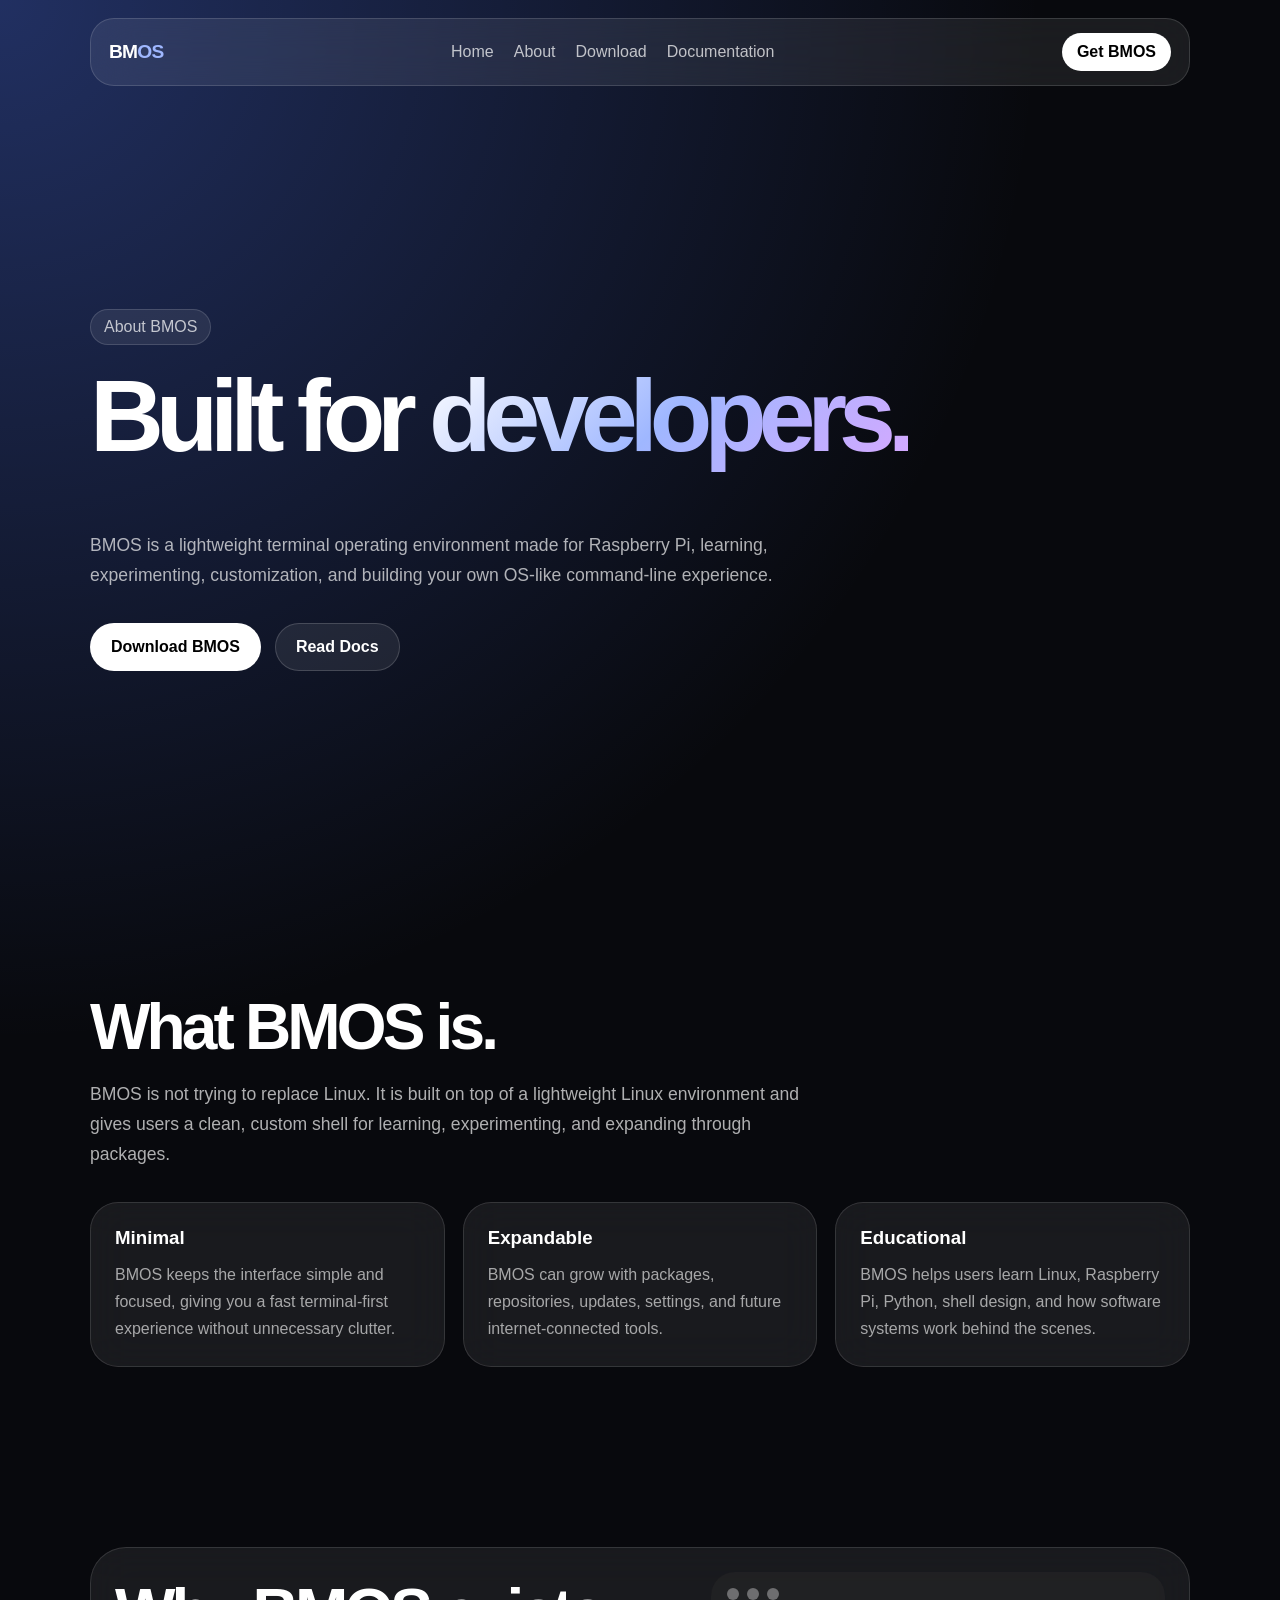
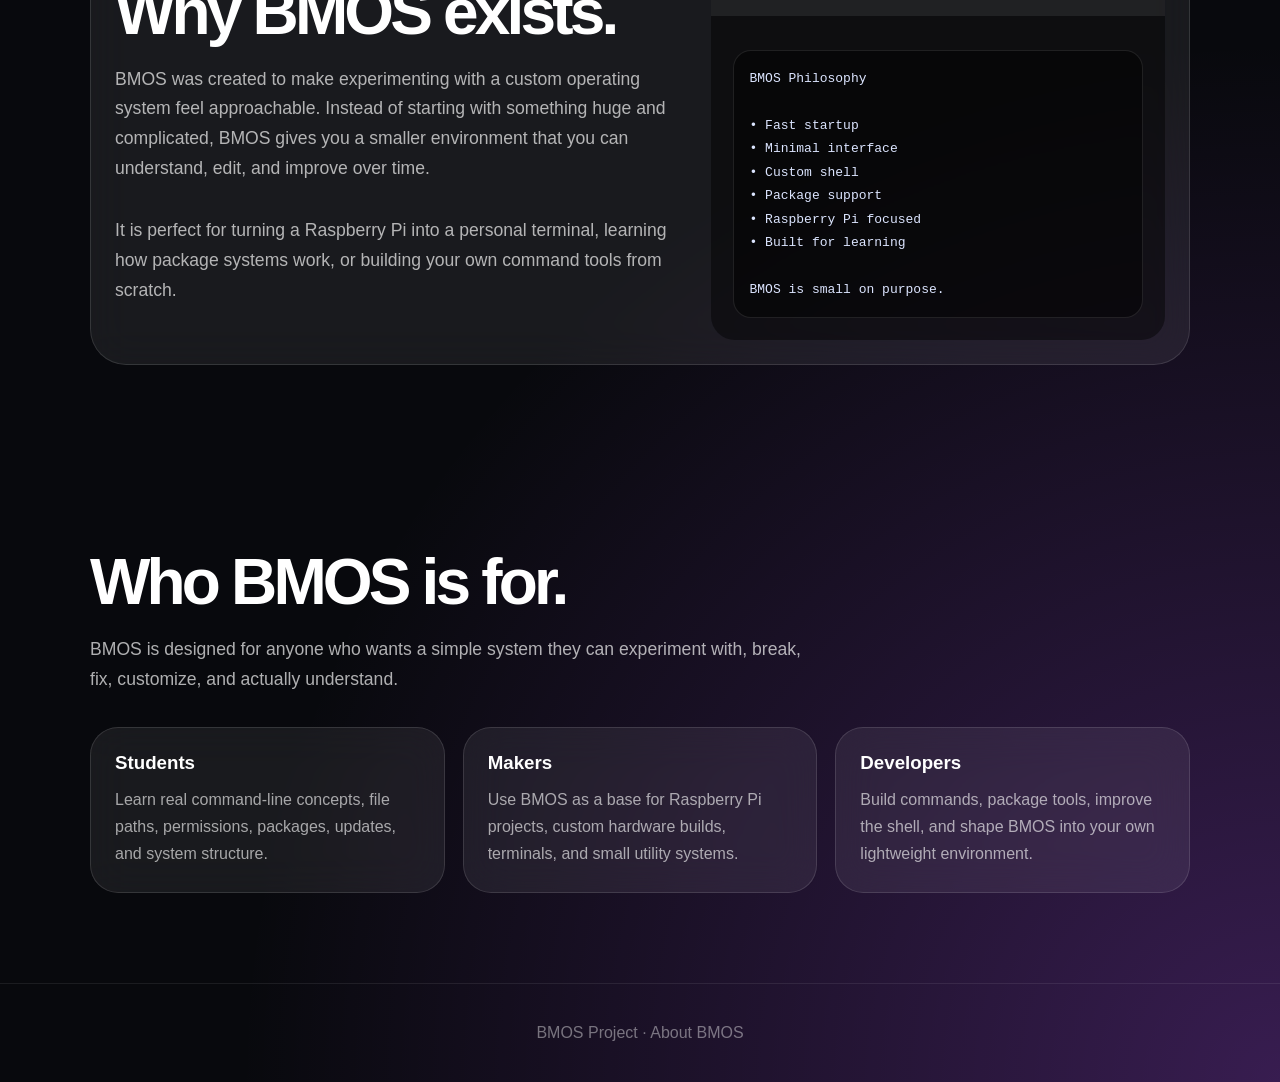
==== about.html @ 8ee76d2a "fixing shit again" ====
<!DOCTYPE html>
<html lang="en">
<head>
  <meta charset="UTF-8" />
  <meta name="viewport" content="width=device-width, initial-scale=1.0" />

  <title>About • BMOS</title>

  <link rel="stylesheet" href="style.css" />
</head>

<body>

  <nav class="navbar">
    <a href="index.html" class="logo">BM<span>OS</span></a>

    <div class="nav-links">
      <a href="index.html">Home</a>
      <a href="about.html">About</a>
      <a href="download.html">Download</a>
      <a href="documentation.html">Documentation</a>
    </div>

    <a href="download.html" class="nav-btn">Get BMOS</a>
  </nav>

  <main>

    <section class="page-hero">
      <div class="section-inner">

        <div class="badge">About BMOS</div>

        <h1 class="page-title about-title">
          Built for
          <span class="gradient-text changing-text">developers.</span>
        </h1>

        <p class="page-subtitle">
          BMOS is a lightweight terminal operating environment made for
          Raspberry Pi, learning, experimenting, customization, and building
          your own OS-like command-line experience.
        </p>

        <div class="buttons">
          <a href="download.html" class="btn primary">Download BMOS</a>
          <a href="documentation.html" class="btn secondary">Read Docs</a>
        </div>

      </div>
    </section>

    <section>
      <div class="section-inner">

        <h2 class="section-title">What BMOS is.</h2>

        <p class="section-subtitle">
          BMOS is not trying to replace Linux. It is built on top of a lightweight
          Linux environment and gives users a clean, custom shell for learning,
          experimenting, and expanding through packages.
        </p>

        <div class="cards">

          <div class="feature-card">
            <h3>Minimal</h3>
            <p>
              BMOS keeps the interface simple and focused, giving you a fast
              terminal-first experience without unnecessary clutter.
            </p>
          </div>

          <div class="feature-card">
            <h3>Expandable</h3>
            <p>
              BMOS can grow with packages, repositories, updates, settings,
              and future internet-connected tools.
            </p>
          </div>

          <div class="feature-card">
            <h3>Educational</h3>
            <p>
              BMOS helps users learn Linux, Raspberry Pi, Python, shell design,
              and how software systems work behind the scenes.
            </p>
          </div>

        </div>

      </div>
    </section>

    <section>
      <div class="section-inner">

        <div class="glass-card">
          <div class="hero-grid">

            <div>
              <h2 class="section-title">Why BMOS exists.</h2>

              <p class="section-subtitle">
                BMOS was created to make experimenting with a custom operating
                system feel approachable. Instead of starting with something huge
                and complicated, BMOS gives you a smaller environment that you
                can understand, edit, and improve over time.
              </p>

              <p class="section-subtitle">
                It is perfect for turning a Raspberry Pi into a personal terminal,
                learning how package systems work, or building your own command
                tools from scratch.
              </p>
            </div>

            <div class="terminal">
              <div class="terminal-top">
                <div class="dot"></div>
                <div class="dot"></div>
                <div class="dot"></div>
              </div>

              <div class="terminal-body">
<pre>BMOS Philosophy

• Fast startup
• Minimal interface
• Custom shell
• Package support
• Raspberry Pi focused
• Built for learning

BMOS is small on purpose.</pre>
              </div>
            </div>

          </div>
        </div>

      </div>
    </section>

    <section>
      <div class="section-inner">

        <h2 class="section-title">Who BMOS is for.</h2>

        <p class="section-subtitle">
          BMOS is designed for anyone who wants a simple system they can
          experiment with, break, fix, customize, and actually understand.
        </p>

        <div class="cards">

          <div class="feature-card">
            <h3>Students</h3>
            <p>
              Learn real command-line concepts, file paths, permissions,
              packages, updates, and system structure.
            </p>
          </div>

          <div class="feature-card">
            <h3>Makers</h3>
            <p>
              Use BMOS as a base for Raspberry Pi projects, custom hardware
              builds, terminals, and small utility systems.
            </p>
          </div>

          <div class="feature-card">
            <h3>Developers</h3>
            <p>
              Build commands, package tools, improve the shell, and shape BMOS
              into your own lightweight environment.
            </p>
          </div>

        </div>

      </div>
    </section>

  </main>

  <footer>
    BMOS Project · About BMOS
  </footer>

  <script src="script.js"></script>
</body>
</html>
---- style.css ----
* {
  margin: 0;
  padding: 0;
  box-sizing: border-box;
}

html {
  scroll-behavior: smooth;
}

body {
  font-family: Inter, -apple-system, BlinkMacSystemFont, "Segoe UI", sans-serif;

  background:
    radial-gradient(circle at top left,
      rgba(80,120,255,0.35),
      transparent 35%),

    radial-gradient(circle at bottom right,
      rgba(180,80,255,0.28),
      transparent 35%),

    #08090d;

  color: white;
  overflow-x: hidden;
}

a {
  text-decoration: none;
  color: inherit;
}

.navbar {
  position: fixed;
  top: 18px;
  left: 50%;
  transform: translateX(-50%);

  width: min(1100px, calc(100% - 32px));

  padding: 14px 18px;

  border-radius: 24px;

  border: 1px solid rgba(255,255,255,0.14);

  background: rgba(255,255,255,0.08);

  backdrop-filter: blur(24px);

  display: flex;
  align-items: center;
  justify-content: space-between;

  z-index: 1000;
}

.logo {
  font-weight: 800;
  font-size: 1.2rem;
  letter-spacing: -0.04em;
}

.logo span {
  color: #9fb7ff;
}

.nav-links {
  display: flex;
  gap: 20px;

  color: rgba(255,255,255,0.72);
}

.nav-links a:hover {
  color: white;
}

.nav-btn {
  padding: 10px 15px;

  border-radius: 999px;

  background: white;
  color: black;

  font-weight: 700;
}

.hero,
.page-hero {
  min-height: 100vh;

  padding: 160px 24px 80px;

  display: flex;
  align-items: center;
}

.hero-grid {
  width: min(1100px, 100%);

  margin: auto;

  display: grid;
  grid-template-columns: 1.1fr 0.9fr;

  gap: 40px;
  align-items: center;
}

.section-inner {
  width: min(1100px, 100%);
  margin: auto;
}

.badge {
  display: inline-flex;

  padding: 8px 13px;

  border-radius: 999px;

  border: 1px solid rgba(255,255,255,0.14);

  background: rgba(255,255,255,0.08);

  color: rgba(255,255,255,0.72);

  margin-bottom: 22px;
}

h1,
.page-title {
  font-size: clamp(3rem, 8vw, 6.5rem);

  line-height: 0.95;

  letter-spacing: -0.08em;

  margin-bottom: 24px;
}

.gradient-text {
  background: linear-gradient(
    135deg,
    #ffffff,
    #9fb7ff,
    #d6a8ff
  );

  background-clip: text;
  -webkit-background-clip: text;
  color: transparent;
}

.hero p,
.page-subtitle,
.section-subtitle {
  font-size: 1.1rem;

  line-height: 1.7;

  color: rgba(255,255,255,0.68);

  max-width: 720px;

  margin-bottom: 32px;
}

.buttons {
  display: flex;
  gap: 14px;
  flex-wrap: wrap;
}

.btn {
  padding: 14px 20px;

  border-radius: 999px;

  border: 1px solid rgba(255,255,255,0.16);

  transition: 0.25s;

  font-weight: 800;
}

.primary {
  background: white;
  color: black;
}

.secondary {
  background: rgba(255,255,255,0.08);
}

.btn:hover {
  transform: translateY(-3px);
}

.glass-card,
.feature-card,
.doc-menu,
.doc-content,
.download-box {
  border: 1px solid rgba(255,255,255,0.12);

  background: rgba(255,255,255,0.07);

  backdrop-filter: blur(20px);
}

.glass-card {
  border-radius: 36px;
  padding: 24px;
}

.terminal {
  background: rgba(0,0,0,0.45);

  border-radius: 24px;

  overflow: hidden;
}

.terminal-top {
  height: 44px;

  display: flex;
  align-items: center;
  gap: 8px;

  padding: 0 16px;

  background: rgba(255,255,255,0.08);
}

.dot {
  width: 12px;
  height: 12px;

  border-radius: 50%;

  background: rgba(255,255,255,0.35);
}

.terminal-body {
  padding: 22px;

  font-family: Consolas, monospace;

  line-height: 1.8;

  color: #dce5ff;
}

.terminal-body span {
  color: #9fb7ff;
}

section {
  padding: 90px 24px;
}

.section-title {
  font-size: clamp(2.2rem, 5vw, 4rem);

  margin-bottom: 16px;

  letter-spacing: -0.06em;
}

.cards {
  display: grid;
  grid-template-columns: repeat(3, 1fr);

  gap: 18px;
}

.feature-card {
  padding: 24px;
  border-radius: 28px;
}

.feature-card h3 {
  margin-bottom: 12px;
}

.feature-card p {
  color: rgba(255,255,255,0.62);
  line-height: 1.7;
}

.download-box {
  padding: 32px;

  border-radius: 34px;

  display: grid;
  grid-template-columns: 1fr auto;

  gap: 24px;

  align-items: center;
}

.download-box h3 {
  font-size: 2rem;

  margin-bottom: 10px;
}

.download-box p {
  color: rgba(255,255,255,0.68);
}

.docs {
  display: grid;
  grid-template-columns: 260px 1fr;

  gap: 24px;
}

.doc-menu,
.doc-content {
  padding: 22px;
  border-radius: 28px;
}

.doc-menu a {
  display: block;

  padding: 12px;

  border-radius: 14px;

  color: rgba(255,255,255,0.68);
}

.doc-menu a:hover {
  background: rgba(255,255,255,0.08);
  color: white;
}

.doc-content h3 {
  margin: 24px 0 10px;
}

.doc-content p {
  color: rgba(255,255,255,0.66);
  line-height: 1.7;
}

pre {
  margin-top: 12px;

  padding: 16px;

  border-radius: 18px;

  overflow-x: auto;

  background: rgba(0,0,0,0.45);

  border: 1px solid rgba(255,255,255,0.1);

  color: #dce5ff;
}

footer {
  padding: 40px 24px;

  text-align: center;

  color: rgba(255,255,255,0.42);

  border-top: 1px solid rgba(255,255,255,0.08);
}

@media (max-width: 850px) {

  .hero-grid,
  .cards,
  .docs,
  .download-box {
    grid-template-columns: 1fr;
  }

  .nav-links {
    display: none;
  }

  .hero,
  .page-hero {
    padding-top: 140px;
  }
}

@media (max-width: 480px) {

  section {
    padding: 70px 18px;
  }

  .buttons {
    flex-direction: column;
  }

  .btn {
    width: 100%;
    text-align: center;
  }

  .navbar {
    border-radius: 18px;
  }
}

.changing-text {
  transition: opacity 0.25s ease;
}

.page-title {
  min-height: 140px;
}
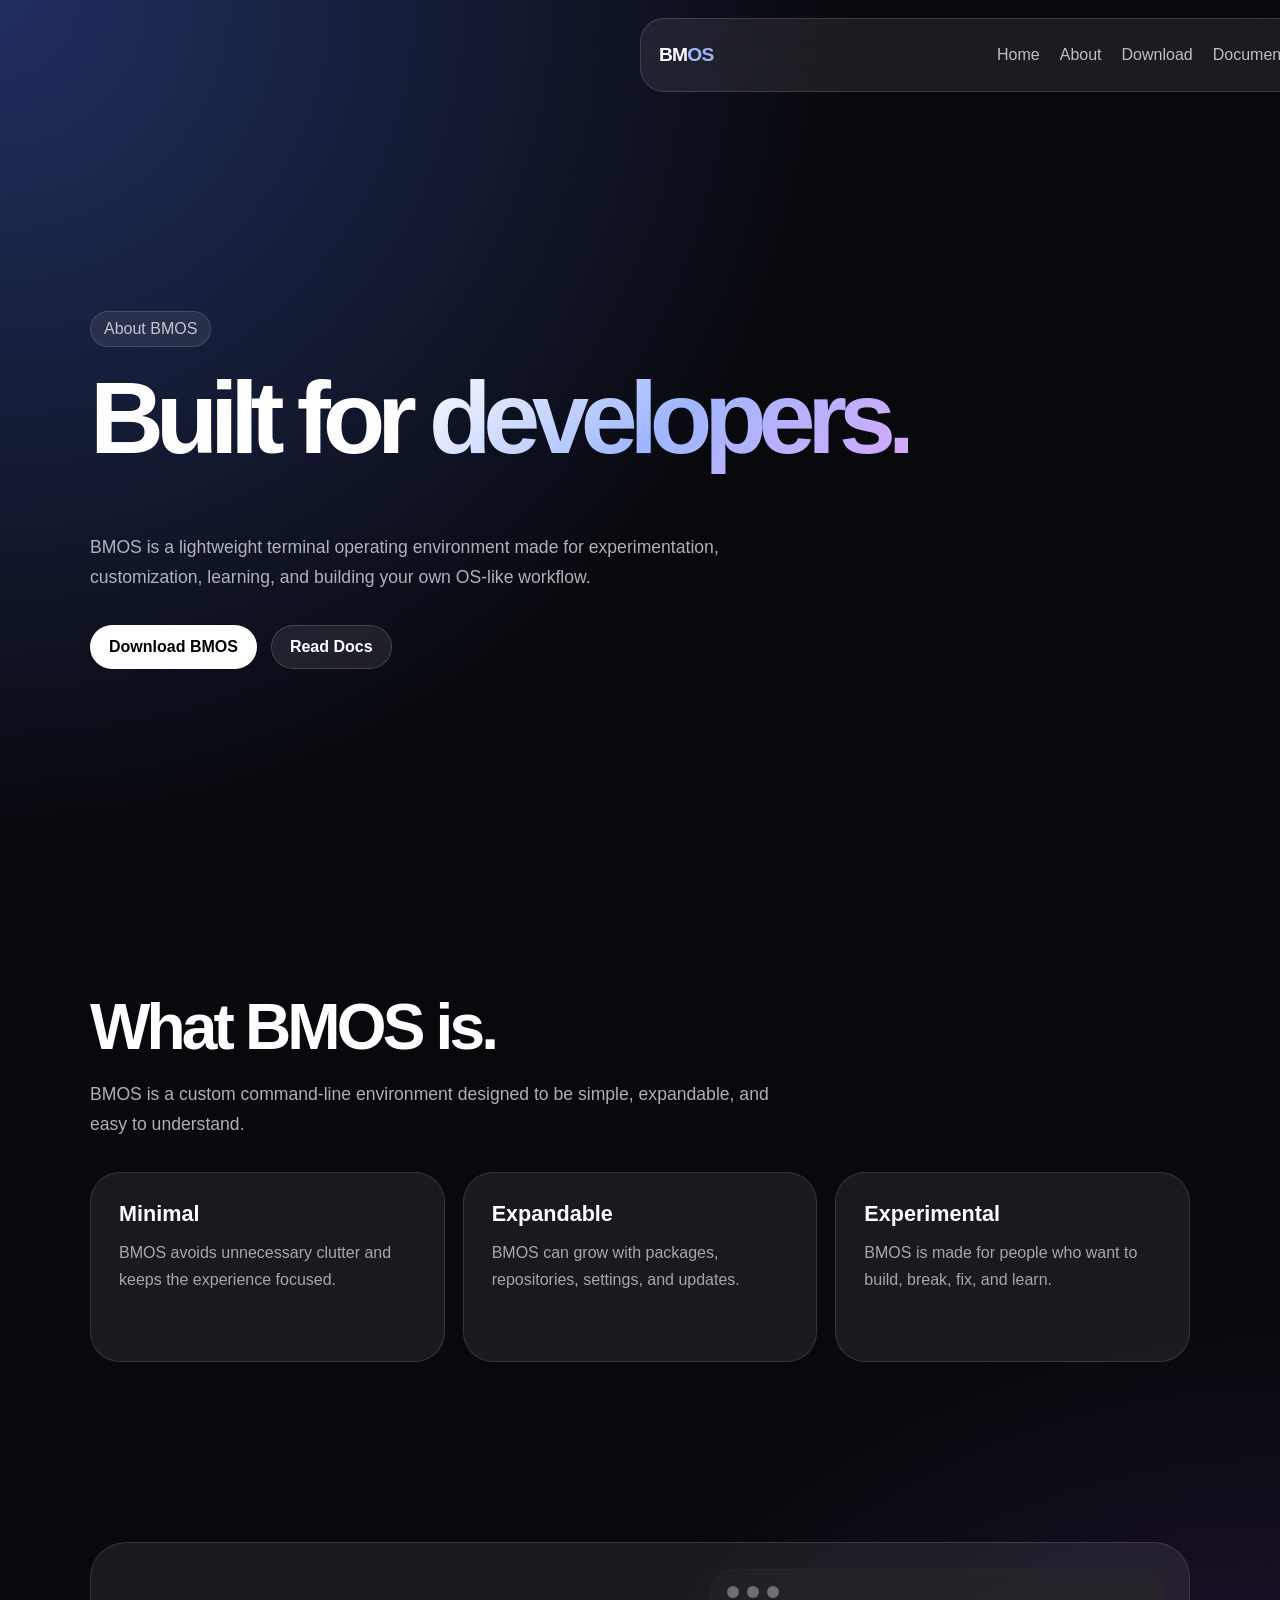
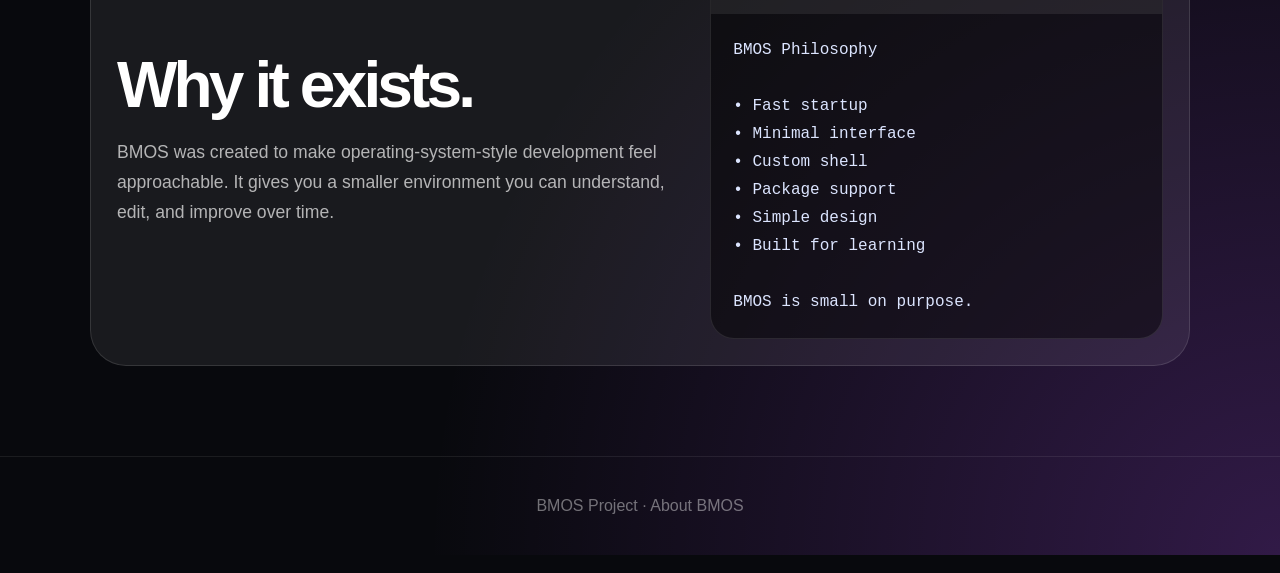
==== commit e491f566: "bag" ====
--- a/about.html
+++ b/about.html
@@ -10,6 +10,13 @@
 </head>
 
 <body>
+  <div class="boot-screen" id="bootScreen">
+    <div class="boot-logo">
+      <div class="boot-mark">BM</div>
+      <div class="boot-title">BMOS</div>
+      <div class="boot-subtitle">loading about...</div>
+    </div>
+  </div>
 
   <nav class="navbar">
     <a href="index.html" class="logo">BM<span>OS</span></a>
@@ -25,10 +32,8 @@
   </nav>
 
   <main>
-
     <section class="page-hero">
       <div class="section-inner">
-
         <div class="badge">About BMOS</div>
 
         <h1 class="page-title about-title">
@@ -38,80 +43,55 @@
 
         <p class="page-subtitle">
           BMOS is a lightweight terminal operating environment made for
-          Raspberry Pi, learning, experimenting, customization, and building
-          your own OS-like command-line experience.
+          experimentation, customization, learning, and building your own OS-like workflow.
         </p>
 
         <div class="buttons">
           <a href="download.html" class="btn primary">Download BMOS</a>
           <a href="documentation.html" class="btn secondary">Read Docs</a>
         </div>
-
       </div>
     </section>
 
-    <section>
+    <section class="content-section">
       <div class="section-inner">
-
         <h2 class="section-title">What BMOS is.</h2>
 
         <p class="section-subtitle">
-          BMOS is not trying to replace Linux. It is built on top of a lightweight
-          Linux environment and gives users a clean, custom shell for learning,
-          experimenting, and expanding through packages.
+          BMOS is a custom command-line environment designed to be simple,
+          expandable, and easy to understand.
         </p>
 
         <div class="cards">
-
           <div class="feature-card">
             <h3>Minimal</h3>
-            <p>
-              BMOS keeps the interface simple and focused, giving you a fast
-              terminal-first experience without unnecessary clutter.
-            </p>
+            <p>BMOS avoids unnecessary clutter and keeps the experience focused.</p>
           </div>
 
           <div class="feature-card">
             <h3>Expandable</h3>
-            <p>
-              BMOS can grow with packages, repositories, updates, settings,
-              and future internet-connected tools.
-            </p>
+            <p>BMOS can grow with packages, repositories, settings, and updates.</p>
           </div>
 
           <div class="feature-card">
-            <h3>Educational</h3>
-            <p>
-              BMOS helps users learn Linux, Raspberry Pi, Python, shell design,
-              and how software systems work behind the scenes.
-            </p>
+            <h3>Experimental</h3>
+            <p>BMOS is made for people who want to build, break, fix, and learn.</p>
           </div>
-
         </div>
-
       </div>
     </section>
 
-    <section>
+    <section class="content-section">
       <div class="section-inner">
-
         <div class="glass-card">
           <div class="hero-grid">
-
             <div>
-              <h2 class="section-title">Why BMOS exists.</h2>
+              <h2 class="section-title">Why it exists.</h2>
 
               <p class="section-subtitle">
-                BMOS was created to make experimenting with a custom operating
-                system feel approachable. Instead of starting with something huge
-                and complicated, BMOS gives you a smaller environment that you
-                can understand, edit, and improve over time.
-              </p>
-
-              <p class="section-subtitle">
-                It is perfect for turning a Raspberry Pi into a personal terminal,
-                learning how package systems work, or building your own command
-                tools from scratch.
+                BMOS was created to make operating-system-style development feel
+                approachable. It gives you a smaller environment you can understand,
+                edit, and improve over time.
               </p>
             </div>
 
@@ -129,65 +109,19 @@
 • Minimal interface
 • Custom shell
 • Package support
-• Raspberry Pi focused
+• Simple design
 • Built for learning
 
 BMOS is small on purpose.</pre>
               </div>
             </div>
-
           </div>
         </div>
-
       </div>
     </section>
-
-    <section>
-      <div class="section-inner">
-
-        <h2 class="section-title">Who BMOS is for.</h2>
-
-        <p class="section-subtitle">
-          BMOS is designed for anyone who wants a simple system they can
-          experiment with, break, fix, customize, and actually understand.
-        </p>
-
-        <div class="cards">
-
-          <div class="feature-card">
-            <h3>Students</h3>
-            <p>
-              Learn real command-line concepts, file paths, permissions,
-              packages, updates, and system structure.
-            </p>
-          </div>
-
-          <div class="feature-card">
-            <h3>Makers</h3>
-            <p>
-              Use BMOS as a base for Raspberry Pi projects, custom hardware
-              builds, terminals, and small utility systems.
-            </p>
-          </div>
-
-          <div class="feature-card">
-            <h3>Developers</h3>
-            <p>
-              Build commands, package tools, improve the shell, and shape BMOS
-              into your own lightweight environment.
-            </p>
-          </div>
-
-        </div>
-
-      </div>
-    </section>
-
   </main>
 
-  <footer>
-    BMOS Project · About BMOS
-  </footer>
+  <footer>BMOS Project · About BMOS</footer>
 
   <script src="script.js"></script>
 </body>
--- a/style.css
+++ b/style.css
@@ -10,25 +10,68 @@
 
 body {
   font-family: Inter, -apple-system, BlinkMacSystemFont, "Segoe UI", sans-serif;
-
   background:
-    radial-gradient(circle at top left,
-      rgba(80,120,255,0.35),
-      transparent 35%),
-
-    radial-gradient(circle at bottom right,
-      rgba(180,80,255,0.28),
-      transparent 35%),
-
+    radial-gradient(circle at top left, rgba(80,120,255,0.34), transparent 34%),
+    radial-gradient(circle at bottom right, rgba(180,80,255,0.24), transparent 34%),
     #08090d;
-
   color: white;
   overflow-x: hidden;
 }
 
 a {
+  color: inherit;
   text-decoration: none;
-  color: inherit;
+}
+
+.boot-screen {
+  position: fixed;
+  inset: 0;
+  background: #08090d;
+  z-index: 9999;
+  display: grid;
+  place-items: center;
+  transition: opacity 0.7s ease, visibility 0.7s ease;
+}
+
+.boot-screen.hidden {
+  opacity: 0;
+  visibility: hidden;
+}
+
+.boot-logo {
+  text-align: center;
+  animation: bootFloat 1.8s ease infinite;
+}
+
+.boot-mark {
+  width: 92px;
+  height: 92px;
+  margin: 0 auto 18px;
+  border-radius: 28px;
+  display: grid;
+  place-items: center;
+  font-weight: 900;
+  font-size: 2rem;
+  background: linear-gradient(135deg, #ffffff, #9fb7ff, #d6a8ff);
+  color: #08090d;
+  box-shadow: 0 0 60px rgba(159,183,255,0.35);
+}
+
+.boot-title {
+  font-size: 2.2rem;
+  font-weight: 900;
+  letter-spacing: -0.06em;
+}
+
+.boot-subtitle {
+  margin-top: 8px;
+  color: rgba(255,255,255,0.5);
+  font-size: 0.9rem;
+}
+
+@keyframes bootFloat {
+  0%, 100% { transform: translateY(0); }
+  50% { transform: translateY(-8px); }
 }
 
 .navbar {
@@ -36,28 +79,21 @@
   top: 18px;
   left: 50%;
   transform: translateX(-50%);
-
   width: min(1100px, calc(100% - 32px));
-
   padding: 14px 18px;
-
   border-radius: 24px;
-
   border: 1px solid rgba(255,255,255,0.14);
-
-  background: rgba(255,255,255,0.08);
-
+  background: rgba(255,255,255,0.08);
   backdrop-filter: blur(24px);
-
   display: flex;
   align-items: center;
   justify-content: space-between;
-
   z-index: 1000;
+  animation: pageFade 0.8s ease both;
 }
 
 .logo {
-  font-weight: 800;
+  font-weight: 900;
   font-size: 1.2rem;
   letter-spacing: -0.04em;
 }
@@ -69,7 +105,6 @@
 .nav-links {
   display: flex;
   gap: 20px;
-
   color: rgba(255,255,255,0.72);
 }
 
@@ -77,37 +112,48 @@
   color: white;
 }
 
-.nav-btn {
-  padding: 10px 15px;
-
+.nav-btn,
+.btn {
+  padding: 12px 18px;
   border-radius: 999px;
-
+  font-weight: 800;
+  border: 1px solid rgba(255,255,255,0.16);
+  transition: 0.25s ease;
+  display: inline-flex;
+  justify-content: center;
+  align-items: center;
+  width: fit-content;
+}
+
+.nav-btn,
+.primary {
   background: white;
   color: black;
-
-  font-weight: 700;
+}
+
+.secondary {
+  background: rgba(255,255,255,0.08);
+  color: white;
+}
+
+.btn:hover,
+.nav-btn:hover {
+  transform: translateY(-3px);
 }
 
 .hero,
-.page-hero {
+.page-hero,
+.download-hero {
   min-height: 100vh;
-
   padding: 160px 24px 80px;
-
   display: flex;
   align-items: center;
-}
-
-.hero-grid {
-  width: min(1100px, 100%);
-
-  margin: auto;
-
-  display: grid;
-  grid-template-columns: 1.1fr 0.9fr;
-
-  gap: 40px;
-  align-items: center;
+  animation: pageFade 0.8s ease both;
+}
+
+.content-section {
+  padding: 90px 24px;
+  animation: pageFade 0.8s ease both;
 }
 
 .section-inner {
@@ -115,57 +161,54 @@
   margin: auto;
 }
 
+.hero-grid {
+  width: min(1100px, 100%);
+  margin: auto;
+  display: grid;
+  grid-template-columns: 1.1fr 0.9fr;
+  gap: 40px;
+  align-items: center;
+}
+
 .badge {
   display: inline-flex;
-
   padding: 8px 13px;
-
   border-radius: 999px;
-
   border: 1px solid rgba(255,255,255,0.14);
-
-  background: rgba(255,255,255,0.08);
-
+  background: rgba(255,255,255,0.08);
   color: rgba(255,255,255,0.72);
-
   margin-bottom: 22px;
 }
 
 h1,
 .page-title {
   font-size: clamp(3rem, 8vw, 6.5rem);
-
   line-height: 0.95;
-
   letter-spacing: -0.08em;
-
   margin-bottom: 24px;
 }
 
+.about-title {
+  min-height: 140px;
+}
+
 .gradient-text {
-  background: linear-gradient(
-    135deg,
-    #ffffff,
-    #9fb7ff,
-    #d6a8ff
-  );
-
-  background-clip: text;
+  background: linear-gradient(135deg, #ffffff, #9fb7ff, #d6a8ff);
   -webkit-background-clip: text;
   color: transparent;
+}
+
+.changing-text {
+  transition: opacity 0.25s ease;
 }
 
 .hero p,
 .page-subtitle,
 .section-subtitle {
   font-size: 1.1rem;
-
   line-height: 1.7;
-
   color: rgba(255,255,255,0.68);
-
   max-width: 720px;
-
   margin-bottom: 32px;
 }
 
@@ -175,167 +218,201 @@
   flex-wrap: wrap;
 }
 
-.btn {
-  padding: 14px 20px;
-
-  border-radius: 999px;
-
-  border: 1px solid rgba(255,255,255,0.16);
-
-  transition: 0.25s;
-
-  font-weight: 800;
-}
-
-.primary {
-  background: white;
-  color: black;
-}
-
-.secondary {
-  background: rgba(255,255,255,0.08);
-}
-
-.btn:hover {
-  transform: translateY(-3px);
+.cards {
+  display: grid;
+  grid-template-columns: repeat(3, 1fr);
+  gap: 18px;
 }
 
 .glass-card,
 .feature-card,
+.download-tile,
 .doc-menu,
-.doc-content,
-.download-box {
+.doc-content {
   border: 1px solid rgba(255,255,255,0.12);
-
   background: rgba(255,255,255,0.07);
-
-  backdrop-filter: blur(20px);
+  backdrop-filter: blur(22px);
+  transition: transform 0.25s ease, border-color 0.25s ease, background 0.25s ease;
+}
+
+.glass-card:hover,
+.feature-card:hover,
+.download-tile:hover {
+  border-color: rgba(159,183,255,0.35);
+  background: rgba(255,255,255,0.1);
 }
 
 .glass-card {
   border-radius: 36px;
-  padding: 24px;
+  padding: 26px;
+}
+
+.feature-card {
+  padding: 28px;
+  border-radius: 30px;
+  min-height: 190px;
+}
+
+.feature-card h3 {
+  font-size: 1.35rem;
+  margin-bottom: 12px;
+}
+
+.feature-card p {
+  color: rgba(255,255,255,0.62);
+  line-height: 1.7;
+}
+
+.section-title {
+  font-size: clamp(2.2rem, 5vw, 4rem);
+  margin-bottom: 16px;
+  letter-spacing: -0.06em;
 }
 
 .terminal {
   background: rgba(0,0,0,0.45);
-
   border-radius: 24px;
-
   overflow: hidden;
+  border: 1px solid rgba(255,255,255,0.1);
 }
 
 .terminal-top {
   height: 44px;
-
   display: flex;
   align-items: center;
   gap: 8px;
-
   padding: 0 16px;
-
   background: rgba(255,255,255,0.08);
 }
 
 .dot {
   width: 12px;
   height: 12px;
-
   border-radius: 50%;
-
   background: rgba(255,255,255,0.35);
 }
 
 .terminal-body {
   padding: 22px;
-
-  font-family: Consolas, monospace;
-
-  line-height: 1.8;
-
   color: #dce5ff;
 }
 
-.terminal-body span {
-  color: #9fb7ff;
-}
-
-section {
-  padding: 90px 24px;
-}
-
-.section-title {
-  font-size: clamp(2.2rem, 5vw, 4rem);
-
-  margin-bottom: 16px;
-
-  letter-spacing: -0.06em;
-}
-
-.cards {
-  display: grid;
-  grid-template-columns: repeat(3, 1fr);
-
-  gap: 18px;
-}
-
-.feature-card {
-  padding: 24px;
-  border-radius: 28px;
-}
-
-.feature-card h3 {
-  margin-bottom: 12px;
-}
-
-.feature-card p {
-  color: rgba(255,255,255,0.62);
-  line-height: 1.7;
-}
-
-.download-box {
+pre {
+  font-family: Consolas, "SF Mono", monospace;
+  line-height: 1.75;
+  white-space: pre-wrap;
+}
+
+.download-grid {
+  display: grid;
+  grid-template-columns: repeat(2, minmax(280px, 1fr));
+  gap: 24px;
+  margin-top: 36px;
+}
+
+.download-tile {
+  min-height: 360px;
   padding: 32px;
-
   border-radius: 34px;
-
-  display: grid;
-  grid-template-columns: 1fr auto;
-
+  display: flex;
+  flex-direction: column;
+  justify-content: space-between;
+}
+
+.download-tile h3 {
+  font-size: 2rem;
+  margin: 18px 0 14px;
+  letter-spacing: -0.04em;
+}
+
+.download-tile p {
+  color: rgba(255,255,255,0.66);
+  line-height: 1.65;
+  margin-bottom: 22px;
+}
+
+.download-label {
+  display: inline-flex;
+  width: fit-content;
+  padding: 7px 12px;
+  border-radius: 999px;
+  font-size: 0.8rem;
+  font-weight: 800;
+}
+
+.recommended {
+  background: rgba(159,183,255,0.18);
+  color: #d7dfff;
+  border: 1px solid rgba(159,183,255,0.35);
+}
+
+.coming-soon {
+  background: rgba(255,255,255,0.1);
+  color: rgba(255,255,255,0.7);
+  border: 1px solid rgba(255,255,255,0.16);
+}
+
+.mini-info {
+  display: flex;
+  gap: 8px;
+  flex-wrap: wrap;
+}
+
+.mini-info span {
+  padding: 7px 10px;
+  border-radius: 999px;
+  background: rgba(255,255,255,0.08);
+  color: rgba(255,255,255,0.68);
+  font-size: 0.82rem;
+}
+
+.disabled-btn {
+  opacity: 0.45;
+  cursor: not-allowed;
+}
+
+.install-card {
+  display: grid;
+  grid-template-columns: 1.2fr 1fr auto;
   gap: 24px;
-
   align-items: center;
 }
 
-.download-box h3 {
-  font-size: 2rem;
-
-  margin-bottom: 10px;
-}
-
-.download-box p {
-  color: rgba(255,255,255,0.68);
+.install-steps {
+  display: grid;
+  gap: 10px;
+}
+
+.install-steps div {
+  padding: 12px 14px;
+  border-radius: 16px;
+  background: rgba(255,255,255,0.08);
+  color: rgba(255,255,255,0.75);
+  font-weight: 700;
 }
 
 .docs {
   display: grid;
   grid-template-columns: 260px 1fr;
-
   gap: 24px;
 }
 
 .doc-menu,
 .doc-content {
-  padding: 22px;
-  border-radius: 28px;
+  padding: 24px;
+  border-radius: 30px;
+}
+
+.doc-menu {
+  position: sticky;
+  top: 110px;
+  height: fit-content;
 }
 
 .doc-menu a {
   display: block;
-
   padding: 12px;
-
   border-radius: 14px;
-
   color: rgba(255,255,255,0.68);
 }
 
@@ -345,7 +422,12 @@
 }
 
 .doc-content h3 {
-  margin: 24px 0 10px;
+  margin: 28px 0 10px;
+  font-size: 1.55rem;
+}
+
+.doc-content h3:first-child {
+  margin-top: 0;
 }
 
 .doc-content p {
@@ -353,38 +435,42 @@
   line-height: 1.7;
 }
 
-pre {
-  margin-top: 12px;
-
+.doc-content pre {
+  margin: 14px 0 22px;
   padding: 16px;
-
   border-radius: 18px;
-
   overflow-x: auto;
-
   background: rgba(0,0,0,0.45);
-
   border: 1px solid rgba(255,255,255,0.1);
-
   color: #dce5ff;
 }
 
 footer {
   padding: 40px 24px;
-
   text-align: center;
-
   color: rgba(255,255,255,0.42);
-
   border-top: 1px solid rgba(255,255,255,0.08);
-}
-
-@media (max-width: 850px) {
-
+  animation: pageFade 0.8s ease both;
+}
+
+@keyframes pageFade {
+  from {
+    opacity: 0;
+    transform: translateY(18px);
+  }
+
+  to {
+    opacity: 1;
+    transform: translateY(0);
+  }
+}
+
+@media (max-width: 900px) {
   .hero-grid,
   .cards,
-  .docs,
-  .download-box {
+  .download-grid,
+  .install-card,
+  .docs {
     grid-template-columns: 1fr;
   }
 
@@ -392,36 +478,42 @@
     display: none;
   }
 
+  .doc-menu {
+    position: relative;
+    top: 0;
+  }
+}
+
+@media (max-width: 520px) {
   .hero,
-  .page-hero {
-    padding-top: 140px;
-  }
-}
-
-@media (max-width: 480px) {
-
-  section {
+  .page-hero,
+  .download-hero {
+    padding: 135px 18px 70px;
+  }
+
+  .content-section {
     padding: 70px 18px;
   }
 
-  .buttons {
-    flex-direction: column;
-  }
-
+  .navbar {
+    top: 12px;
+    border-radius: 18px;
+  }
+
+  .buttons,
   .btn {
     width: 100%;
+  }
+
+  .btn {
     text-align: center;
   }
 
-  .navbar {
-    border-radius: 18px;
-  }
-}
-
-.changing-text {
-  transition: opacity 0.25s ease;
-}
-
-.page-title {
-  min-height: 140px;
+  .download-tile {
+    min-height: auto;
+  }
+
+  .about-title {
+    min-height: 110px;
+  }
 }
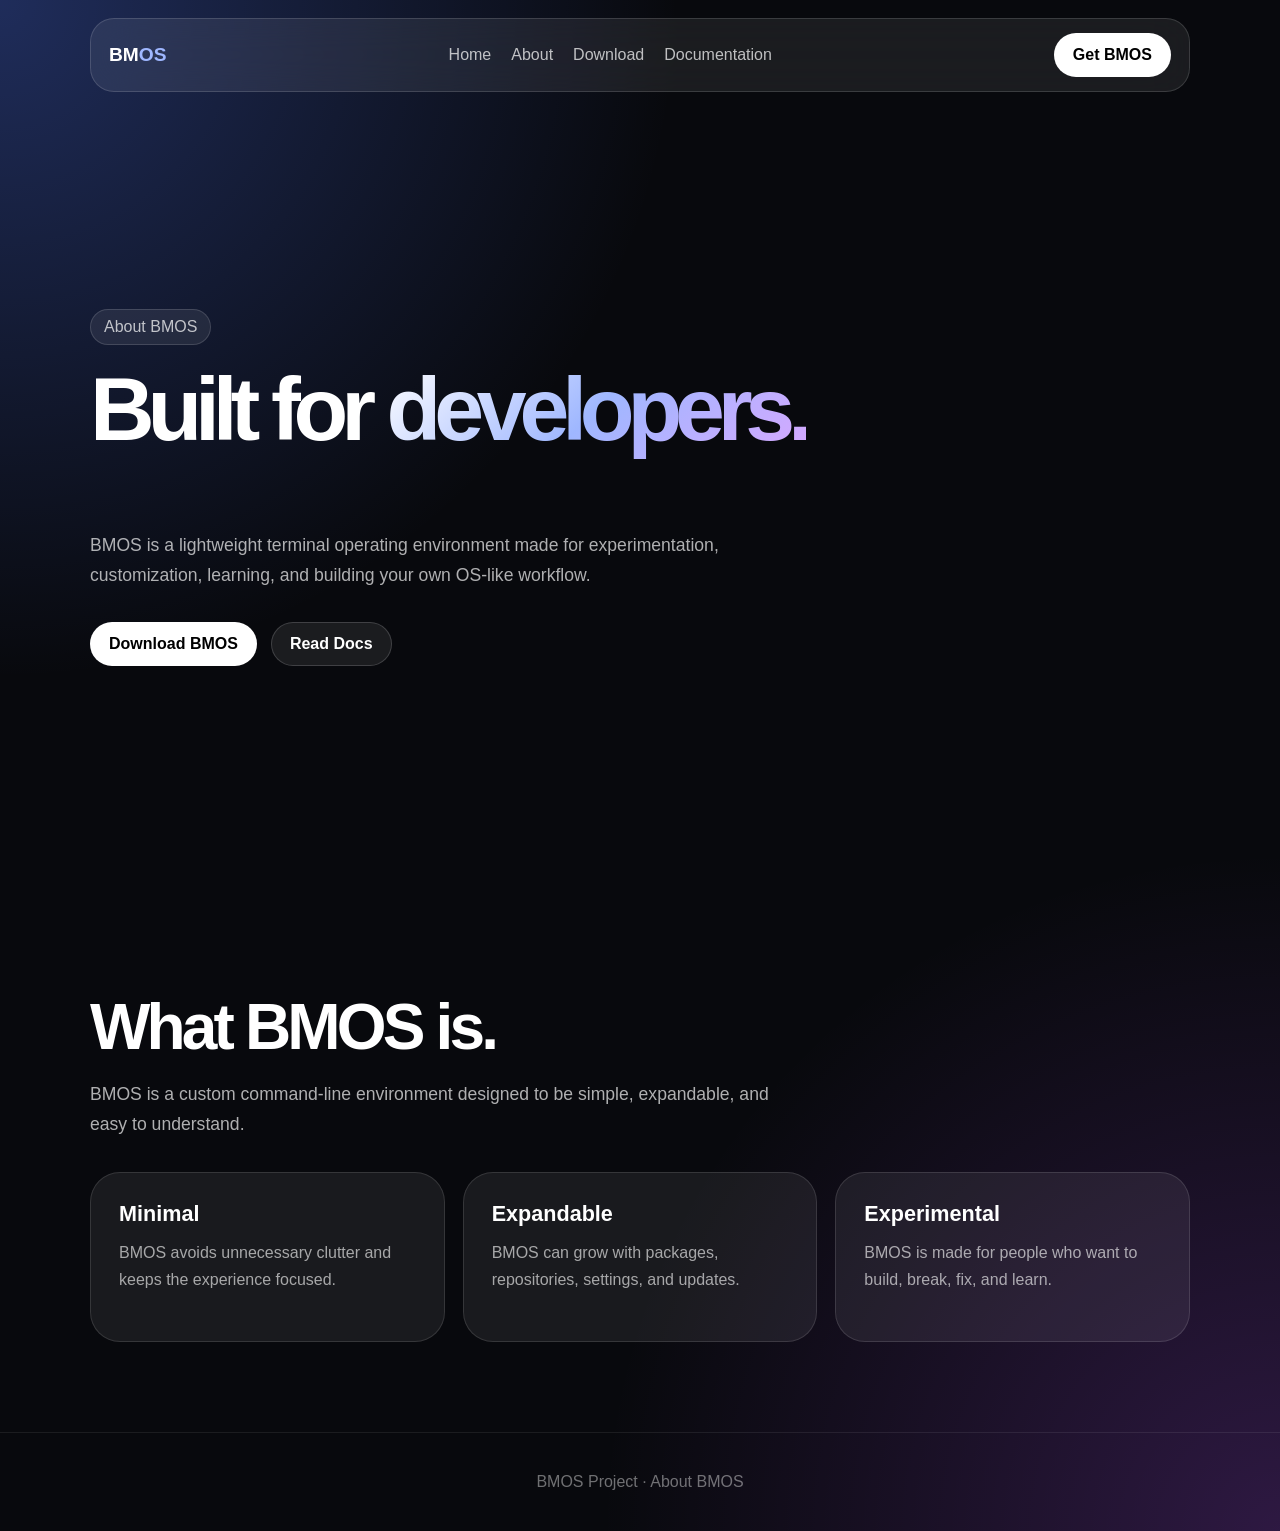
==== commit 6b99e973: "bag bro" ====
--- a/about.html
+++ b/about.html
@@ -20,14 +20,12 @@
 
   <nav class="navbar">
     <a href="index.html" class="logo">BM<span>OS</span></a>
-
     <div class="nav-links">
       <a href="index.html">Home</a>
       <a href="about.html">About</a>
       <a href="download.html">Download</a>
       <a href="documentation.html">Documentation</a>
     </div>
-
     <a href="download.html" class="nav-btn">Get BMOS</a>
   </nav>
 
@@ -80,45 +78,6 @@
         </div>
       </div>
     </section>
-
-    <section class="content-section">
-      <div class="section-inner">
-        <div class="glass-card">
-          <div class="hero-grid">
-            <div>
-              <h2 class="section-title">Why it exists.</h2>
-
-              <p class="section-subtitle">
-                BMOS was created to make operating-system-style development feel
-                approachable. It gives you a smaller environment you can understand,
-                edit, and improve over time.
-              </p>
-            </div>
-
-            <div class="terminal">
-              <div class="terminal-top">
-                <div class="dot"></div>
-                <div class="dot"></div>
-                <div class="dot"></div>
-              </div>
-
-              <div class="terminal-body">
-<pre>BMOS Philosophy
-
-• Fast startup
-• Minimal interface
-• Custom shell
-• Package support
-• Simple design
-• Built for learning
-
-BMOS is small on purpose.</pre>
-              </div>
-            </div>
-          </div>
-        </div>
-      </div>
-    </section>
   </main>
 
   <footer>BMOS Project · About BMOS</footer>
--- a/style.css
+++ b/style.css
@@ -11,8 +11,8 @@
 body {
   font-family: Inter, -apple-system, BlinkMacSystemFont, "Segoe UI", sans-serif;
   background:
-    radial-gradient(circle at top left, rgba(80,120,255,0.34), transparent 34%),
-    radial-gradient(circle at bottom right, rgba(180,80,255,0.24), transparent 34%),
+    radial-gradient(circle at top left, rgba(80,120,255,0.32), transparent 34%),
+    radial-gradient(circle at bottom right, rgba(180,80,255,0.22), transparent 34%),
     #08090d;
   color: white;
   overflow-x: hidden;
@@ -27,20 +27,22 @@
   position: fixed;
   inset: 0;
   background: #08090d;
-  z-index: 9999;
-  display: grid;
-  place-items: center;
-  transition: opacity 0.7s ease, visibility 0.7s ease;
+  z-index: 99999;
+  display: flex;
+  justify-content: center;
+  align-items: center;
+  transition: opacity 0.6s ease, visibility 0.6s ease;
 }
 
 .boot-screen.hidden {
   opacity: 0;
   visibility: hidden;
+  pointer-events: none;
 }
 
 .boot-logo {
   text-align: center;
-  animation: bootFloat 1.8s ease infinite;
+  animation: bootFloat 1.6s ease-in-out infinite;
 }
 
 .boot-mark {
@@ -66,7 +68,6 @@
 .boot-subtitle {
   margin-top: 8px;
   color: rgba(255,255,255,0.5);
-  font-size: 0.9rem;
 }
 
 @keyframes bootFloat {
@@ -89,13 +90,11 @@
   align-items: center;
   justify-content: space-between;
   z-index: 1000;
-  animation: pageFade 0.8s ease both;
 }
 
 .logo {
   font-weight: 900;
   font-size: 1.2rem;
-  letter-spacing: -0.04em;
 }
 
 .logo span {
@@ -145,15 +144,9 @@
 .page-hero,
 .download-hero {
   min-height: 100vh;
-  padding: 160px 24px 80px;
-  display: flex;
-  align-items: center;
-  animation: pageFade 0.8s ease both;
-}
-
-.content-section {
-  padding: 90px 24px;
-  animation: pageFade 0.8s ease both;
+  padding: 155px 24px 80px;
+  display: flex;
+  align-items: center;
 }
 
 .section-inner {
@@ -165,9 +158,23 @@
   width: min(1100px, 100%);
   margin: auto;
   display: grid;
-  grid-template-columns: 1.1fr 0.9fr;
-  gap: 40px;
-  align-items: center;
+  grid-template-columns: minmax(0, 1.4fr) minmax(420px, 0.8fr);
+  gap: 56px;
+  align-items: center;
+}
+
+.hero-copy {
+  min-width: 0;
+}
+
+.terminal-showcase {
+  width: 100%;
+  min-width: 420px;
+  padding: 26px;
+  border-radius: 36px;
+  border: 1px solid rgba(255,255,255,0.12);
+  background: rgba(255,255,255,0.07);
+  backdrop-filter: blur(22px);
 }
 
 .badge {
@@ -182,7 +189,7 @@
 
 h1,
 .page-title {
-  font-size: clamp(3rem, 8vw, 6.5rem);
+  font-size: clamp(3rem, 7vw, 6rem);
   line-height: 0.95;
   letter-spacing: -0.08em;
   margin-bottom: 24px;
@@ -218,6 +225,16 @@
   flex-wrap: wrap;
 }
 
+.content-section {
+  padding: 90px 24px;
+}
+
+.section-title {
+  font-size: clamp(2.2rem, 5vw, 4rem);
+  margin-bottom: 16px;
+  letter-spacing: -0.06em;
+}
+
 .cards {
   display: grid;
   grid-template-columns: repeat(3, 1fr);
@@ -232,25 +249,33 @@
   border: 1px solid rgba(255,255,255,0.12);
   background: rgba(255,255,255,0.07);
   backdrop-filter: blur(22px);
-  transition: transform 0.25s ease, border-color 0.25s ease, background 0.25s ease;
+  transition: border-color 0.25s ease, background 0.25s ease, transform 0.25s ease;
 }
 
 .glass-card:hover,
 .feature-card:hover,
-.download-tile:hover {
+.download-tile:hover,
+.terminal-showcase:hover {
   border-color: rgba(159,183,255,0.35);
   background: rgba(255,255,255,0.1);
 }
 
 .glass-card {
   border-radius: 36px;
-  padding: 26px;
+  padding: 32px;
+}
+
+.split-card {
+  display: grid;
+  grid-template-columns: 1.1fr 0.9fr;
+  gap: 36px;
+  align-items: center;
 }
 
 .feature-card {
   padding: 28px;
   border-radius: 30px;
-  min-height: 190px;
+  min-height: 170px;
 }
 
 .feature-card h3 {
@@ -263,13 +288,9 @@
   line-height: 1.7;
 }
 
-.section-title {
-  font-size: clamp(2.2rem, 5vw, 4rem);
-  margin-bottom: 16px;
-  letter-spacing: -0.06em;
-}
-
 .terminal {
+  width: 100%;
+  min-width: 0;
   background: rgba(0,0,0,0.45);
   border-radius: 24px;
   overflow: hidden;
@@ -293,7 +314,7 @@
 }
 
 .terminal-body {
-  padding: 22px;
+  padding: 24px;
   color: #dce5ff;
 }
 
@@ -301,6 +322,7 @@
   font-family: Consolas, "SF Mono", monospace;
   line-height: 1.75;
   white-space: pre-wrap;
+  font-size: 0.92rem;
 }
 
 .download-grid {
@@ -311,24 +333,22 @@
 }
 
 .download-tile {
-  min-height: 360px;
+  min-height: 340px;
   padding: 32px;
   border-radius: 34px;
   display: flex;
   flex-direction: column;
-  justify-content: space-between;
+  gap: 22px;
 }
 
 .download-tile h3 {
   font-size: 2rem;
-  margin: 18px 0 14px;
-  letter-spacing: -0.04em;
+  margin-top: 18px;
 }
 
 .download-tile p {
   color: rgba(255,255,255,0.66);
   line-height: 1.65;
-  margin-bottom: 22px;
 }
 
 .download-label {
@@ -371,26 +391,6 @@
   cursor: not-allowed;
 }
 
-.install-card {
-  display: grid;
-  grid-template-columns: 1.2fr 1fr auto;
-  gap: 24px;
-  align-items: center;
-}
-
-.install-steps {
-  display: grid;
-  gap: 10px;
-}
-
-.install-steps div {
-  padding: 12px 14px;
-  border-radius: 16px;
-  background: rgba(255,255,255,0.08);
-  color: rgba(255,255,255,0.75);
-  font-weight: 700;
-}
-
 .docs {
   display: grid;
   grid-template-columns: 260px 1fr;
@@ -442,7 +442,6 @@
   overflow-x: auto;
   background: rgba(0,0,0,0.45);
   border: 1px solid rgba(255,255,255,0.1);
-  color: #dce5ff;
 }
 
 footer {
@@ -450,6 +449,9 @@
   text-align: center;
   color: rgba(255,255,255,0.42);
   border-top: 1px solid rgba(255,255,255,0.08);
+}
+
+.fade-in {
   animation: pageFade 0.8s ease both;
 }
 
@@ -465,13 +467,17 @@
   }
 }
 
-@media (max-width: 900px) {
+@media (max-width: 950px) {
   .hero-grid,
+  .split-card,
   .cards,
   .download-grid,
-  .install-card,
   .docs {
     grid-template-columns: 1fr;
+  }
+
+  .terminal-showcase {
+    min-width: 0;
   }
 
   .nav-links {
@@ -509,8 +515,9 @@
     text-align: center;
   }
 
-  .download-tile {
-    min-height: auto;
+  h1,
+  .page-title {
+    font-size: clamp(3rem, 14vw, 4.7rem);
   }
 
   .about-title {
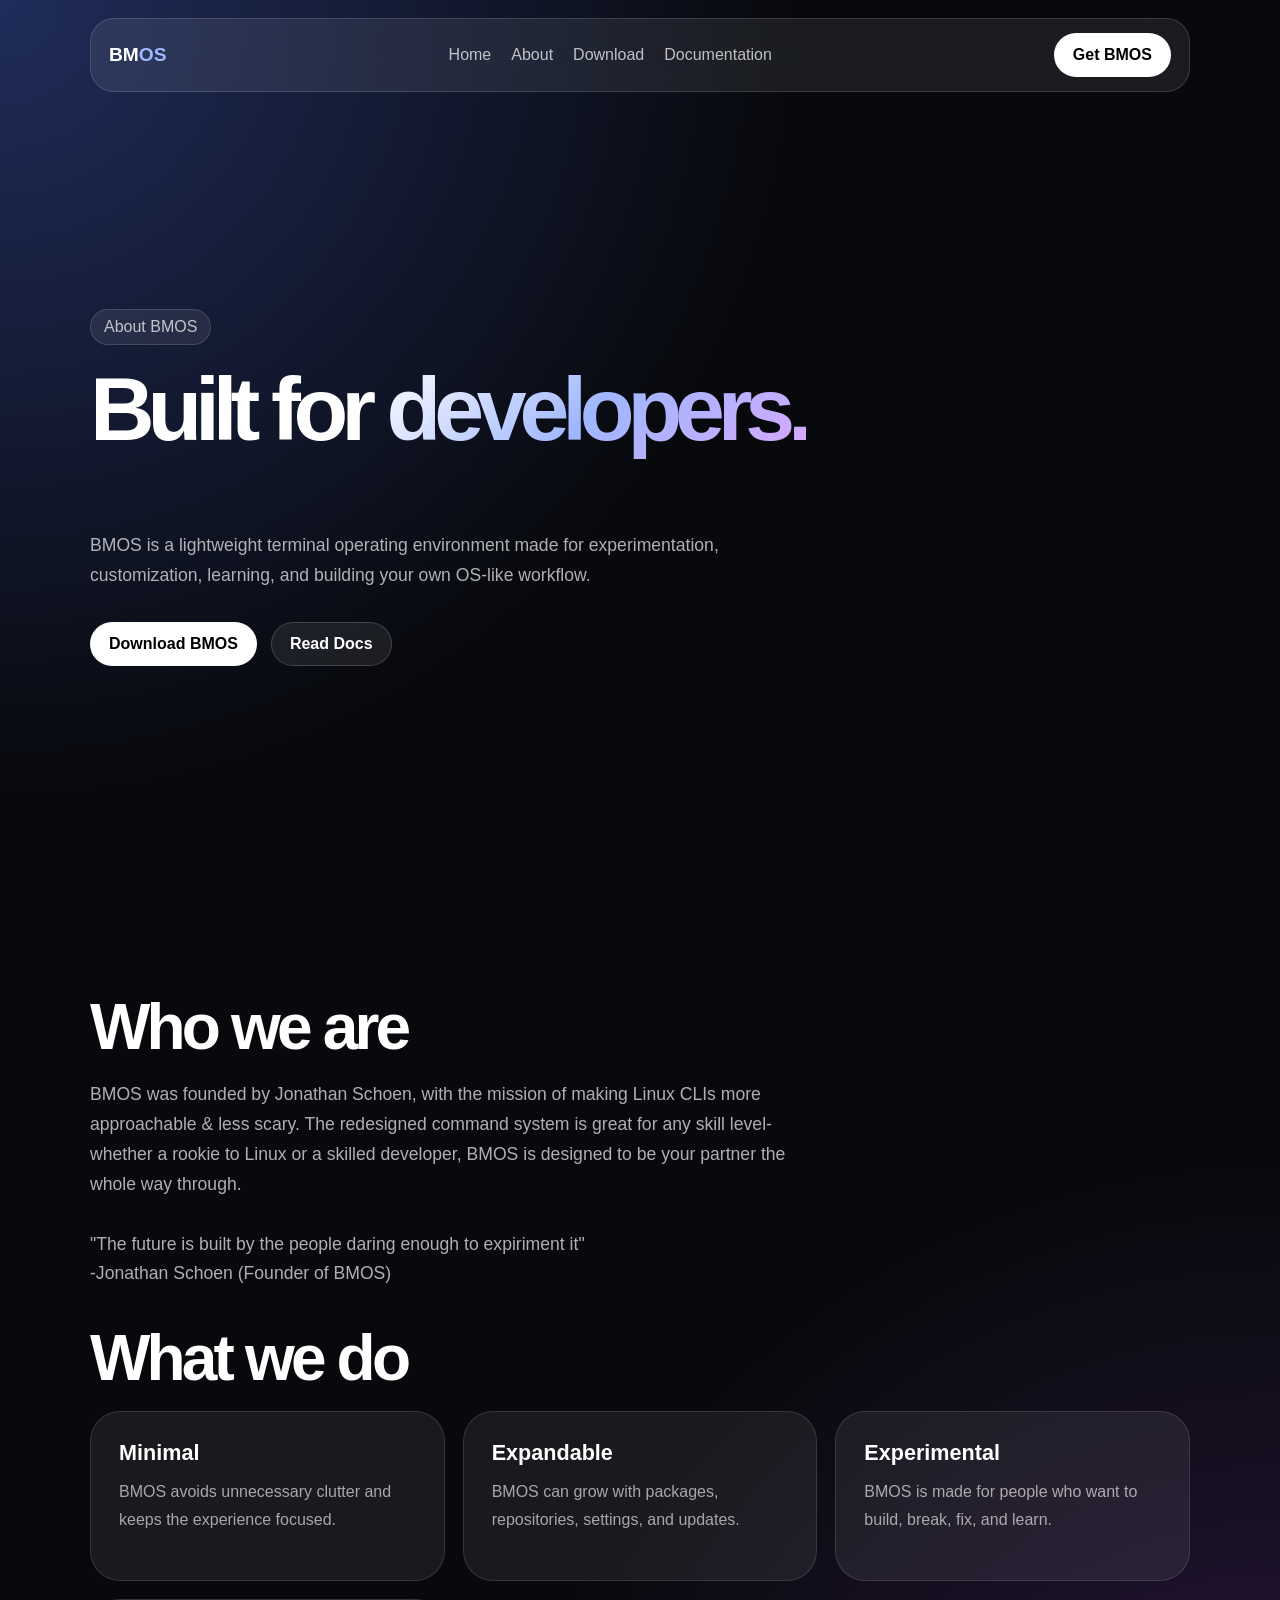
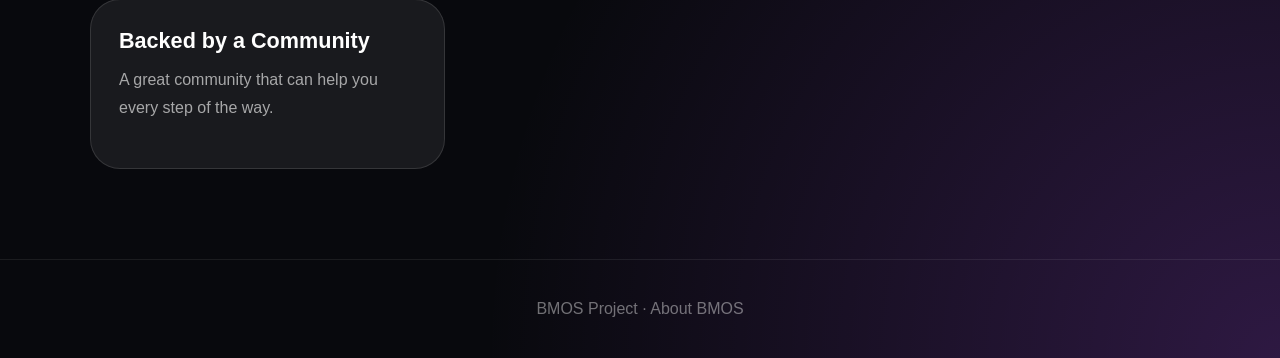
==== commit d94817bd: "Adding "coming soon" page, redoing about, redoing docs" ====
--- a/about.html
+++ b/about.html
@@ -24,7 +24,7 @@
       <a href="index.html">Home</a>
       <a href="about.html">About</a>
       <a href="download.html">Download</a>
-      <a href="documentation.html">Documentation</a>
+      <a href="sd.html">Documentation</a>
     </div>
     <a href="download.html" class="nav-btn">Get BMOS</a>
   </nav>
@@ -46,19 +46,25 @@
 
         <div class="buttons">
           <a href="download.html" class="btn primary">Download BMOS</a>
-          <a href="documentation.html" class="btn secondary">Read Docs</a>
+          <a href="sd.html" class="btn secondary">Read Docs</a>
         </div>
       </div>
     </section>
 
     <section class="content-section">
       <div class="section-inner">
-        <h2 class="section-title">What BMOS is.</h2>
+        <h2 class="section-title">Who we are</h2>
 
         <p class="section-subtitle">
-          BMOS is a custom command-line environment designed to be simple,
-          expandable, and easy to understand.
+          BMOS was founded by Jonathan Schoen, with the mission of making Linux CLIs more approachable & less scary. The redesigned command system is great for any skill level- whether a rookie to Linux or a skilled developer, BMOS is designed to be your partner the whole way through.
+        <br>
+        <br>
+          "The future is built by the people daring enough to expiriment it"
+          <br>
+          -Jonathan Schoen (Founder of BMOS)
         </p>
+
+        <h2 class="section-title">What we do</h2>
 
         <div class="cards">
           <div class="feature-card">
@@ -74,6 +80,10 @@
           <div class="feature-card">
             <h3>Experimental</h3>
             <p>BMOS is made for people who want to build, break, fix, and learn.</p>
+          </div> 
+            <div class="feature-card">
+            <h3>Backed by a Community</h3>
+            <p>A great community that can help you every step of the way.</p>
           </div>
         </div>
       </div>
--- a/style.css
+++ b/style.css
@@ -480,8 +480,24 @@
     min-width: 0;
   }
 
+  .navbar {
+    width: min(1100px, calc(100% - 24px));
+    gap: 12px;
+  }
+
   .nav-links {
-    display: none;
+    display: flex;
+    gap: 12px;
+    font-size: 0.85rem;
+  }
+
+  .nav-links {
+  flex-wrap: wrap;
+  justify-content: center;
+}
+  .nav-btn {
+    padding: 10px 14px;
+    font-size: 0.85rem;
   }
 
   .doc-menu {
@@ -523,4 +539,191 @@
   .about-title {
     min-height: 110px;
   }
+}
+
+.docs-hero {
+  padding: 155px 24px 40px;
+}
+
+.docs-layout-section {
+  padding: 30px 24px 90px;
+}
+
+.docs-layout {
+  width: min(1100px, 100%);
+  margin: auto;
+  display: grid;
+  grid-template-columns: 280px 1fr;
+  gap: 28px;
+  align-items: start;
+}
+
+.docs-sidebar {
+  position: sticky;
+  top: 110px;
+  padding: 22px;
+  border-radius: 28px;
+  background: rgba(255,255,255,0.07);
+  border: 1px solid rgba(255,255,255,0.12);
+  backdrop-filter: blur(22px);
+}
+
+.docs-sidebar h3 {
+  margin-bottom: 16px;
+}
+
+.docs-sidebar a {
+  display: block;
+  padding: 11px 12px;
+  border-radius: 14px;
+  color: rgba(255,255,255,0.68);
+  font-weight: 700;
+  font-size: 0.92rem;
+}
+
+.docs-sidebar a:hover {
+  background: rgba(255,255,255,0.08);
+  color: white;
+}
+
+.docs-content {
+  display: grid;
+  gap: 24px;
+}
+
+.doc-section {
+  padding: 34px;
+  border-radius: 34px;
+  background: rgba(255,255,255,0.07);
+  border: 1px solid rgba(255,255,255,0.12);
+  backdrop-filter: blur(22px);
+}
+
+.doc-number {
+  display: inline-flex;
+  margin-bottom: 14px;
+  color: #9fb7ff;
+  font-weight: 900;
+}
+
+.doc-section h2 {
+  font-size: clamp(2rem, 4vw, 3.2rem);
+  letter-spacing: -0.06em;
+  margin-bottom: 16px;
+}
+
+.doc-section h3 {
+  margin: 26px 0 12px;
+  font-size: 1.35rem;
+}
+
+.doc-section p,
+.doc-section li {
+  color: rgba(255,255,255,0.68);
+  line-height: 1.75;
+}
+
+.doc-section ul,
+.doc-section ol {
+  padding-left: 22px;
+  margin: 14px 0;
+}
+
+.doc-section pre {
+  margin: 18px 0;
+  padding: 18px;
+  border-radius: 20px;
+  background: rgba(0,0,0,0.45);
+  border: 1px solid rgba(255,255,255,0.1);
+  color: #dce5ff;
+  overflow-x: auto;
+}
+
+.image-placeholder {
+  margin: 22px 0;
+  min-height: 220px;
+  border-radius: 26px;
+  border: 1px dashed rgba(255,255,255,0.24);
+  background:
+    linear-gradient(135deg, rgba(159,183,255,0.12), rgba(214,168,255,0.08));
+  color: rgba(255,255,255,0.48);
+  display: grid;
+  place-items: center;
+  text-align: center;
+  padding: 24px;
+  font-weight: 800;
+}
+
+.info-box,
+.warning-box {
+  margin: 20px 0;
+  padding: 18px;
+  border-radius: 20px;
+  line-height: 1.7;
+}
+
+.info-box {
+  background: rgba(159,183,255,0.12);
+  border: 1px solid rgba(159,183,255,0.25);
+  color: #dce5ff;
+}
+
+.warning-box {
+  background: rgba(255,190,120,0.1);
+  border: 1px solid rgba(255,190,120,0.25);
+  color: #ffe0bd;
+}
+
+.doc-cards {
+  display: grid;
+  grid-template-columns: repeat(3, 1fr);
+  gap: 14px;
+  margin-top: 20px;
+}
+
+.doc-cards div {
+  padding: 18px;
+  border-radius: 22px;
+  background: rgba(255,255,255,0.07);
+  border: 1px solid rgba(255,255,255,0.1);
+}
+
+.doc-cards h3 {
+  margin: 0 0 8px;
+}
+
+.continue-link {
+  display: inline-flex;
+  margin-top: 26px;
+  padding: 13px 18px;
+  border-radius: 999px;
+  background: white;
+  color: black;
+  font-weight: 900;
+}
+
+@media (max-width: 950px) {
+  .docs-layout,
+  .doc-cards {
+    grid-template-columns: 1fr;
+  }
+
+  .docs-sidebar {
+    position: relative;
+    top: 0;
+  }
+}
+
+@media (max-width: 520px) {
+  .docs-hero {
+    padding: 135px 18px 30px;
+  }
+
+  .docs-layout-section {
+    padding: 20px 18px 70px;
+  }
+
+  .doc-section {
+    padding: 24px;
+  }
 }
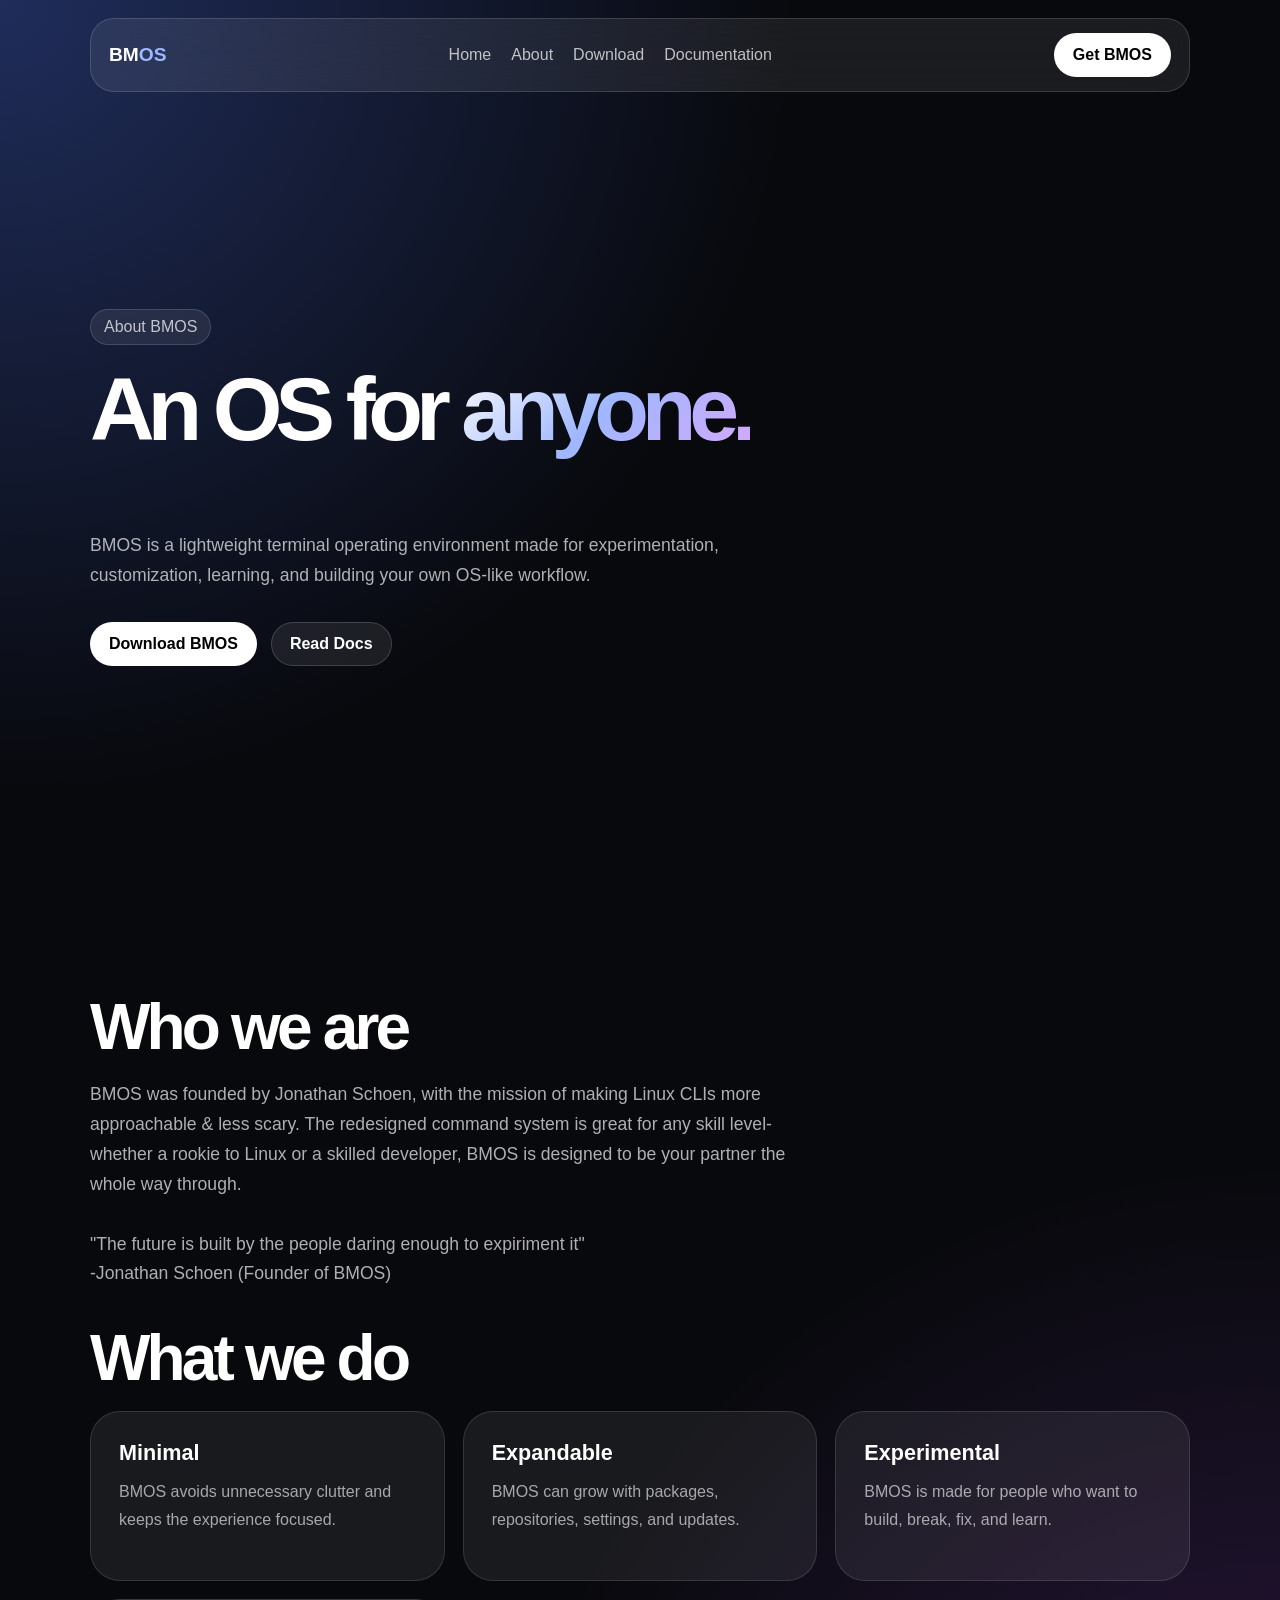
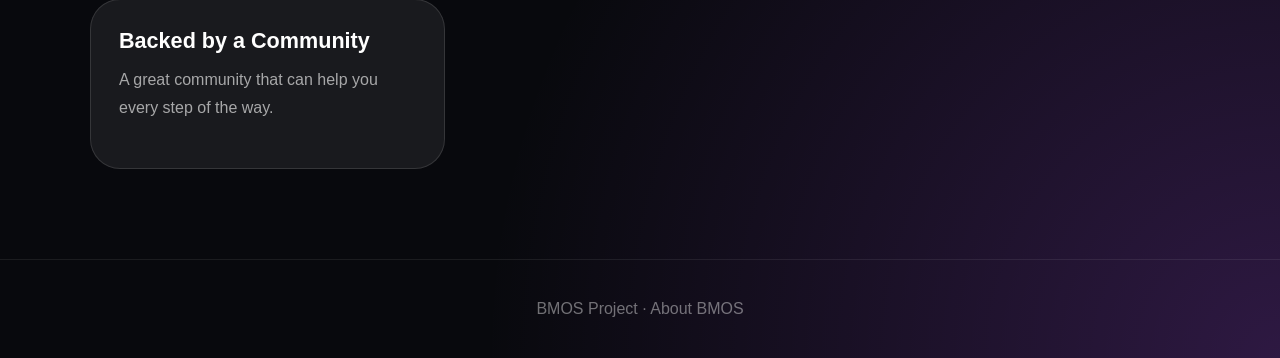
==== commit 1ac360e4: "heyy" ====
--- a/about.html
+++ b/about.html
@@ -3,20 +3,16 @@
 <head>
   <meta charset="UTF-8" />
   <meta name="viewport" content="width=device-width, initial-scale=1.0" />
+  <link rel="icon" type="image/png" href="favicon.png">
+<link rel="apple-touch-icon" href="favicon.png">
 
-  <title>About • BMOS</title>
+  <title>BMOS | About</title>
 
   <link rel="stylesheet" href="style.css" />
 </head>
 
 <body>
-  <div class="boot-screen" id="bootScreen">
-    <div class="boot-logo">
-      <div class="boot-mark">BM</div>
-      <div class="boot-title">BMOS</div>
-      <div class="boot-subtitle">loading about...</div>
-    </div>
-  </div>
+
 
   <nav class="navbar">
     <a href="index.html" class="logo">BM<span>OS</span></a>
@@ -35,8 +31,8 @@
         <div class="badge">About BMOS</div>
 
         <h1 class="page-title about-title">
-          Built for
-          <span class="gradient-text changing-text">developers.</span>
+          An OS for 
+          <span class="gradient-text">anyone.</span>
         </h1>
 
         <p class="page-subtitle">
--- a/style.css
+++ b/style.css
@@ -726,4 +726,96 @@
   .doc-section {
     padding: 24px;
   }
+}
+
+.home-transition {
+  position: fixed;
+  inset: 0;
+  z-index: 99999;
+  display: grid;
+  place-items: center;
+  background:
+    radial-gradient(circle at 30% 30%, rgba(159,183,255,0.28), transparent 35%),
+    radial-gradient(circle at 70% 70%, rgba(214,168,255,0.22), transparent 35%),
+    rgba(8,9,13,0.94);
+  backdrop-filter: blur(28px);
+  transition: opacity 0.85s ease, visibility 0.85s ease;
+}
+
+.home-transition.hide {
+  opacity: 0;
+  visibility: hidden;
+  pointer-events: none;
+}
+
+.transition-glass {
+  width: 210px;
+  height: 210px;
+  border-radius: 48px;
+  background: rgba(255,255,255,0.08);
+  border: 1px solid rgba(255,255,255,0.18);
+  backdrop-filter: blur(26px);
+  display: grid;
+  place-items: center;
+  position: relative;
+  overflow: hidden;
+  box-shadow: 0 40px 120px rgba(0,0,0,0.45);
+  animation: glassIntro 1.15s cubic-bezier(.2,.9,.2,1) both;
+}
+
+.transition-orb {
+  position: absolute;
+  width: 160px;
+  height: 160px;
+  border-radius: 999px;
+  background: linear-gradient(135deg, #ffffff, #9fb7ff, #d6a8ff);
+  filter: blur(18px);
+  opacity: 0.42;
+  animation: orbMove 1.6s ease-in-out infinite alternate;
+}
+
+.transition-logo {
+  position: relative;
+  z-index: 2;
+  width: 92px;
+  height: 92px;
+  border-radius: 26px;
+  display: grid;
+  place-items: center;
+  background: linear-gradient(135deg, #ffffff, #9fb7ff, #d6a8ff);
+  color: #08090d;
+  font-weight: 950;
+  font-size: 2rem;
+  letter-spacing: -0.08em;
+}
+
+.transition-glass p {
+  position: absolute;
+  bottom: 28px;
+  z-index: 2;
+  color: rgba(255,255,255,0.72);
+  font-weight: 900;
+  letter-spacing: -0.04em;
+}
+
+@keyframes glassIntro {
+  from {
+    opacity: 0;
+    transform: scale(0.88) translateY(16px);
+  }
+
+  to {
+    opacity: 1;
+    transform: scale(1) translateY(0);
+  }
+}
+
+@keyframes orbMove {
+  from {
+    transform: translate(-20px, -18px);
+  }
+
+  to {
+    transform: translate(22px, 18px);
+  }
 }
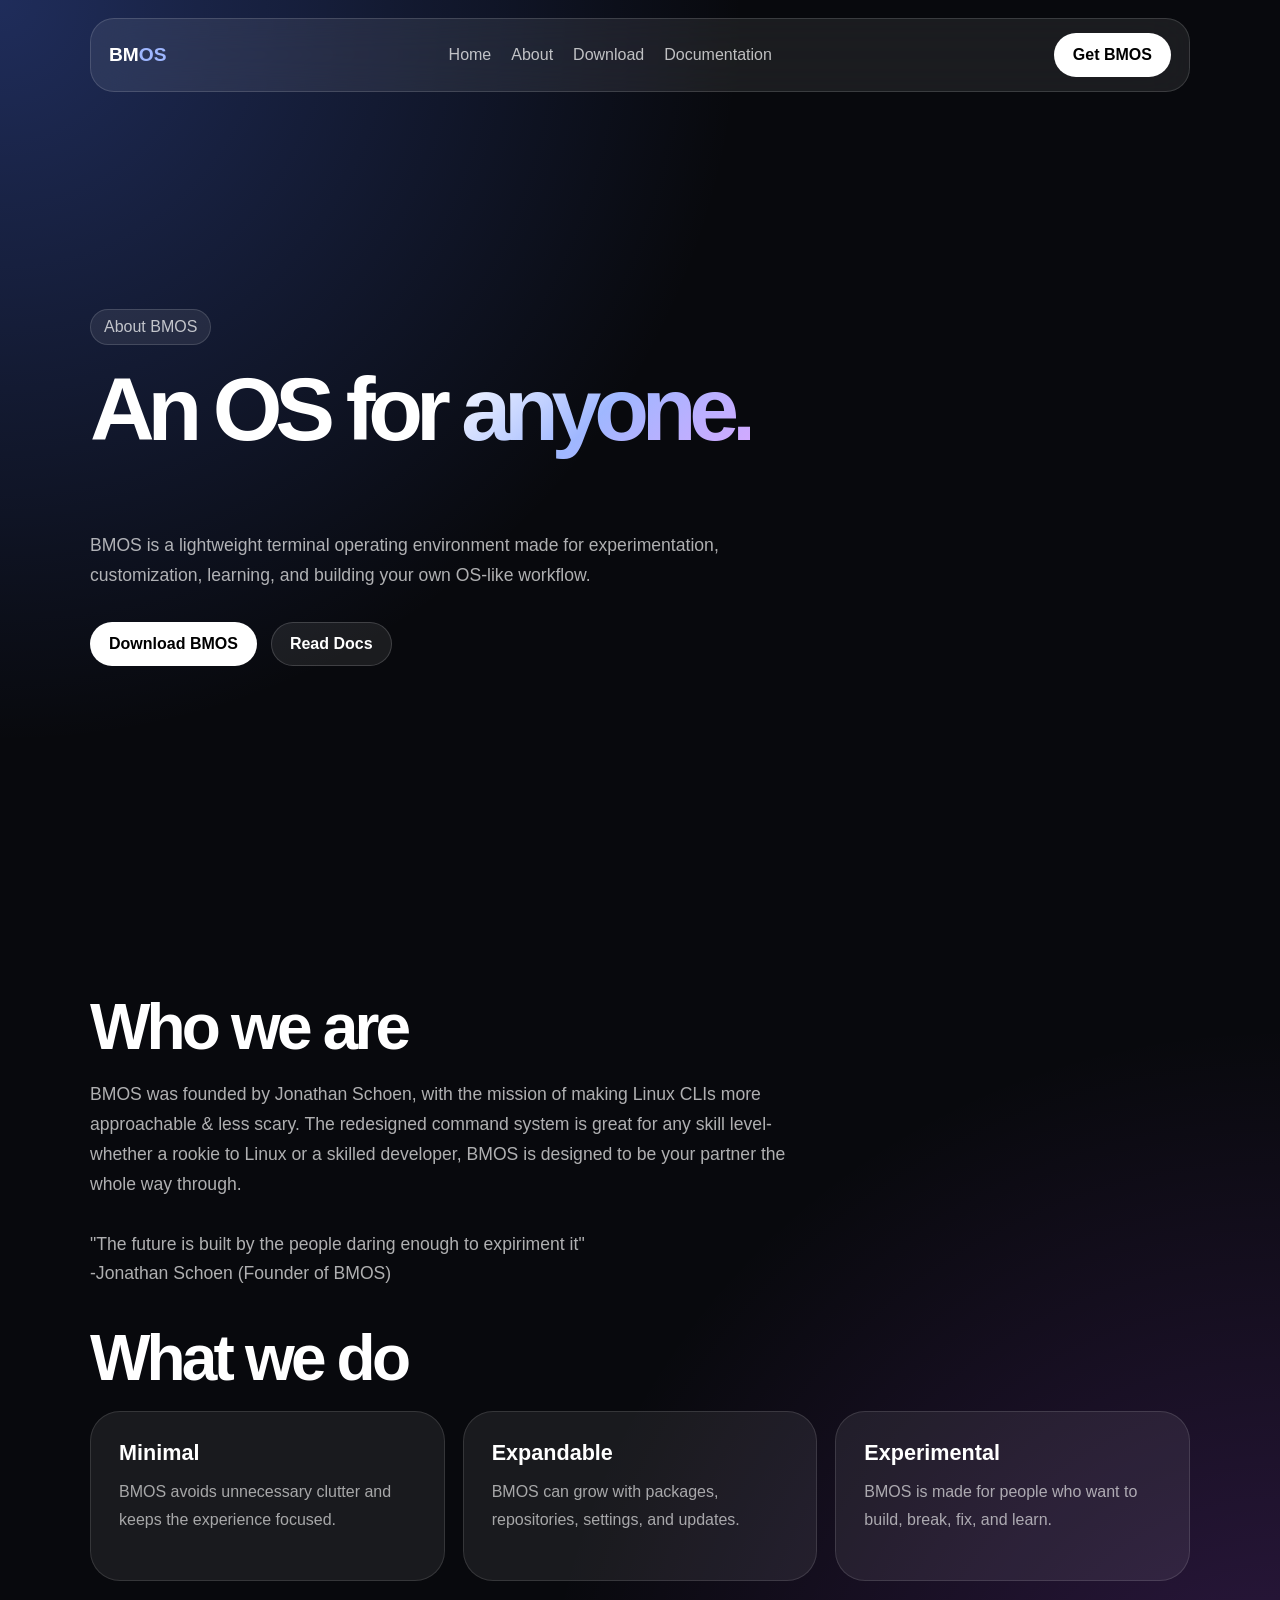
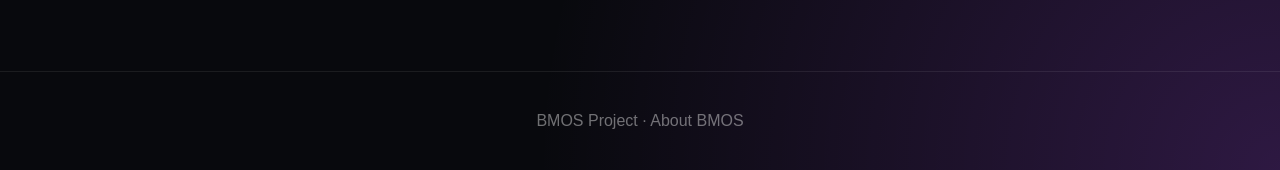
==== commit b9d8c475: "gg" ====
--- a/about.html
+++ b/about.html
@@ -77,10 +77,6 @@
             <h3>Experimental</h3>
             <p>BMOS is made for people who want to build, break, fix, and learn.</p>
           </div> 
-            <div class="feature-card">
-            <h3>Backed by a Community</h3>
-            <p>A great community that can help you every step of the way.</p>
-          </div>
         </div>
       </div>
     </section>
--- a/style.css
+++ b/style.css
@@ -818,4 +818,207 @@
   to {
     transform: translate(22px, 18px);
   }
+}
+
+.docs-hero {
+  padding: 155px 24px 40px;
+}
+
+.docs-layout-section {
+  padding: 30px 24px 90px;
+}
+
+.docs-layout {
+  width: min(1100px, 100%);
+  margin: auto;
+  display: grid;
+  grid-template-columns: 280px minmax(0, 1fr);
+  gap: 28px;
+  align-items: start;
+}
+
+.docs-sidebar {
+  position: sticky;
+  top: 110px;
+  padding: 22px;
+  border-radius: 28px;
+  background: rgba(255,255,255,0.07);
+  border: 1px solid rgba(255,255,255,0.12);
+  backdrop-filter: blur(22px);
+}
+
+.docs-sidebar h3 {
+  margin-bottom: 16px;
+}
+
+.docs-sidebar a {
+  display: block;
+  padding: 11px 12px;
+  border-radius: 14px;
+  color: rgba(255,255,255,0.68);
+  font-weight: 700;
+  font-size: 0.92rem;
+}
+
+.docs-sidebar a:hover {
+  background: rgba(255,255,255,0.08);
+  color: white;
+}
+
+.docs-content {
+  display: flex;
+  flex-direction: column;
+  gap: 28px;
+  min-width: 0;
+}
+
+.doc-section {
+  width: 100%;
+  padding: 34px;
+  border-radius: 34px;
+  background: rgba(255,255,255,0.07);
+  border: 1px solid rgba(255,255,255,0.12);
+  backdrop-filter: blur(22px);
+}
+
+.doc-number {
+  display: inline-flex;
+  margin-bottom: 14px;
+  color: #9fb7ff;
+  font-weight: 900;
+}
+
+.doc-section h2 {
+  font-size: clamp(2rem, 4vw, 3.2rem);
+  letter-spacing: -0.06em;
+  margin-bottom: 16px;
+}
+
+.doc-section h3 {
+  margin: 26px 0 12px;
+  font-size: 1.35rem;
+}
+
+.doc-section p,
+.doc-section li {
+  color: rgba(255,255,255,0.68);
+  line-height: 1.75;
+}
+
+.doc-section ul,
+.doc-section ol {
+  padding-left: 22px;
+  margin: 14px 0;
+}
+
+.doc-section pre {
+  margin: 18px 0;
+  padding: 18px;
+  border-radius: 20px;
+  background: rgba(0,0,0,0.45);
+  border: 1px solid rgba(255,255,255,0.1);
+  color: #dce5ff;
+  overflow-x: auto;
+}
+
+.image-placeholder {
+  margin: 22px 0;
+  min-height: 220px;
+  border-radius: 26px;
+  border: 1px dashed rgba(255,255,255,0.24);
+  background: linear-gradient(135deg, rgba(159,183,255,0.12), rgba(214,168,255,0.08));
+  color: rgba(255,255,255,0.48);
+  display: grid;
+  place-items: center;
+  text-align: center;
+  padding: 24px;
+  font-weight: 800;
+}
+
+.doc-image {
+  margin: 24px 0;
+  border-radius: 28px;
+  overflow: hidden;
+  border: 1px solid rgba(255,255,255,0.12);
+  background: rgba(255,255,255,0.04);
+  box-shadow: 0 20px 60px rgba(0,0,0,0.35);
+}
+
+.doc-image img {
+  width: 100%;
+  display: block;
+}
+
+.info-box,
+.warning-box {
+  margin: 20px 0;
+  padding: 18px;
+  border-radius: 20px;
+  line-height: 1.7;
+}
+
+.info-box {
+  background: rgba(159,183,255,0.12);
+  border: 1px solid rgba(159,183,255,0.25);
+  color: #dce5ff;
+}
+
+.warning-box {
+  background: rgba(255,190,120,0.1);
+  border: 1px solid rgba(255,190,120,0.25);
+  color: #ffe0bd;
+}
+
+.doc-cards {
+  display: grid;
+  grid-template-columns: repeat(3, 1fr);
+  gap: 14px;
+  margin-top: 20px;
+}
+
+.doc-cards div {
+  padding: 18px;
+  border-radius: 22px;
+  background: rgba(255,255,255,0.07);
+  border: 1px solid rgba(255,255,255,0.1);
+}
+
+.doc-cards h3 {
+  margin: 0 0 8px;
+}
+
+.continue-link {
+  display: inline-flex;
+  margin-top: 26px;
+  padding: 13px 18px;
+  border-radius: 999px;
+  background: white;
+  color: black;
+  font-weight: 900;
+}
+
+@media (max-width: 950px) {
+  .docs-layout,
+  .doc-cards {
+    grid-template-columns: 1fr;
+  }
+
+  .docs-sidebar {
+    position: relative;
+    top: 0;
+  }
+}
+
+@media (max-width: 520px) {
+  .docs-hero {
+    padding: 135px 18px 30px;
+  }
+
+  .docs-layout-section {
+    padding: 20px 18px 70px;
+  }
+
+  .doc-section {
+    padding: 24px;
+  }
 }
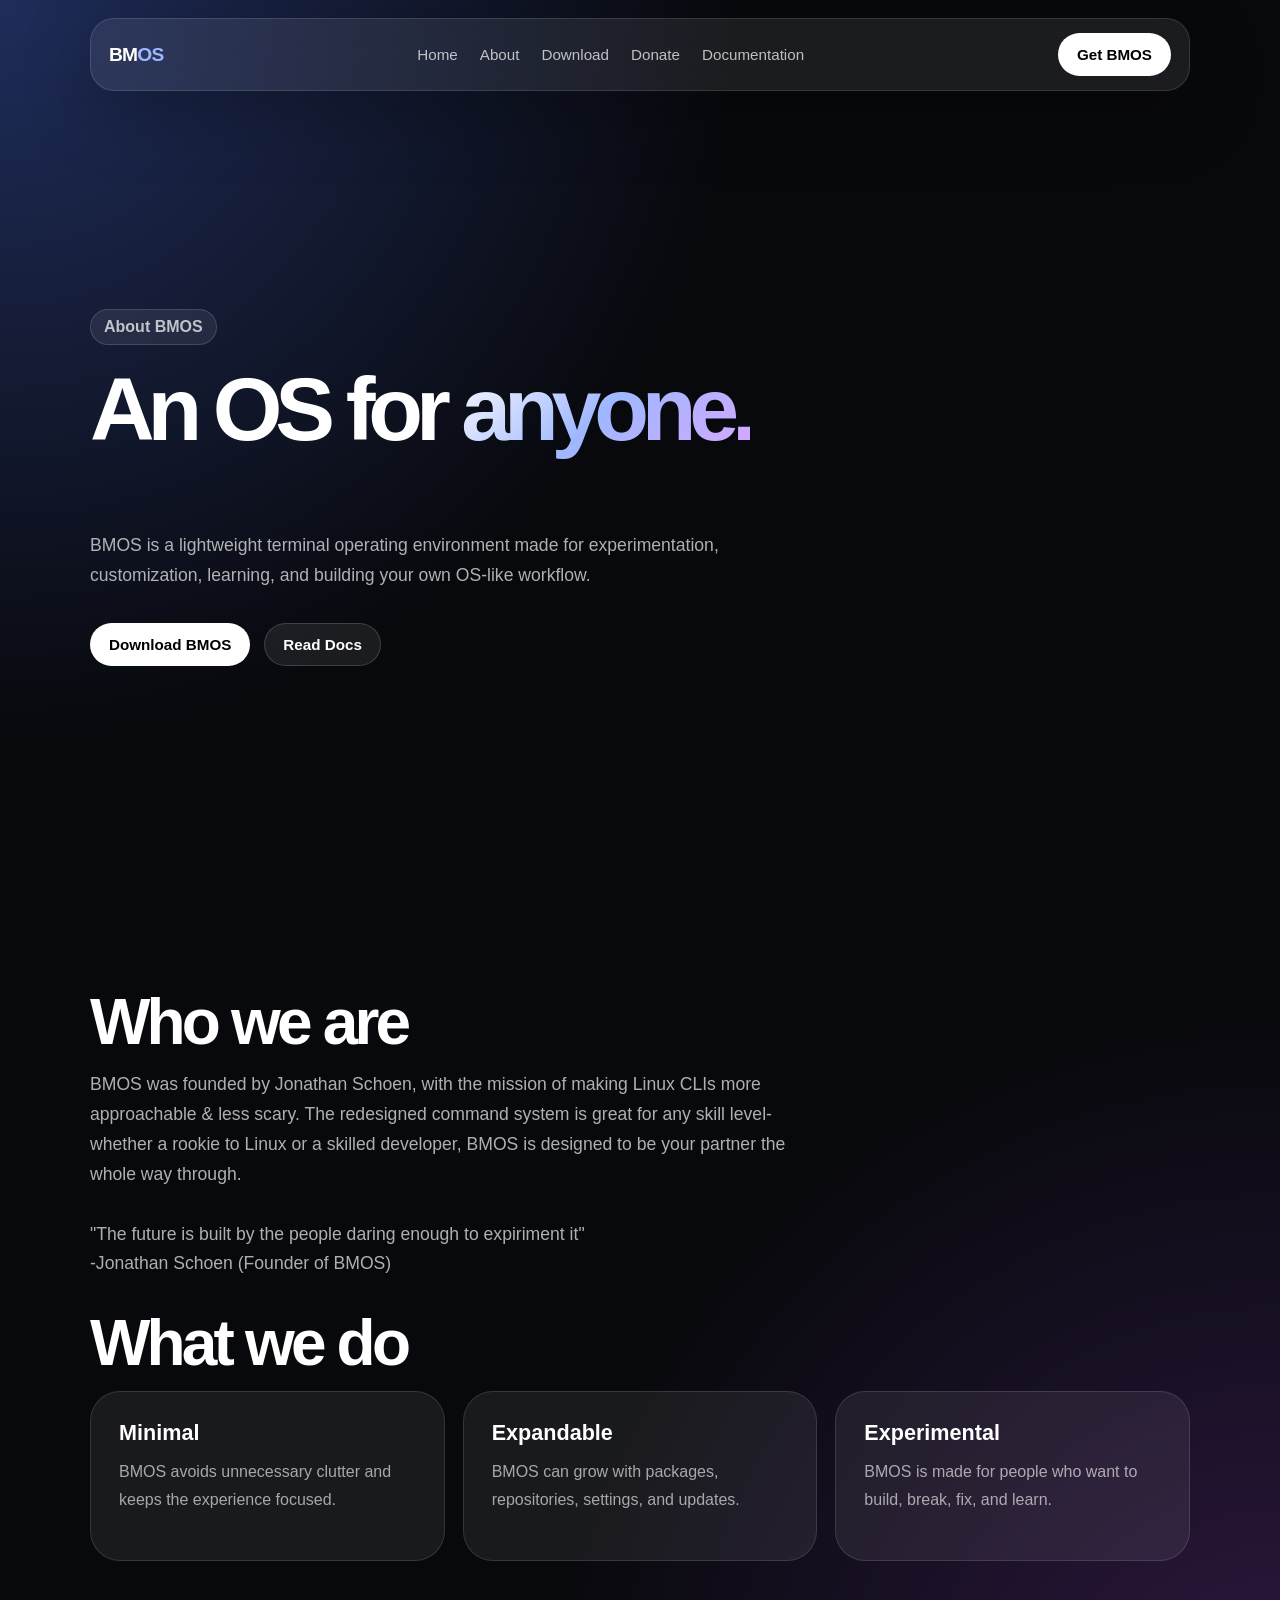
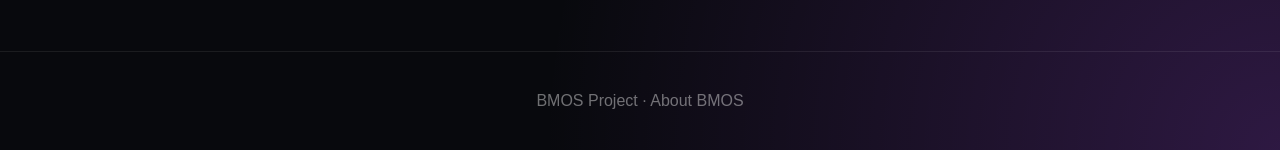
==== commit 29e28a71: "adding donate, adding index" ====
--- a/about.html
+++ b/about.html
@@ -20,6 +20,7 @@
       <a href="index.html">Home</a>
       <a href="about.html">About</a>
       <a href="download.html">Download</a>
+      <a href="donate.html">Donate</a>
       <a href="sd.html">Documentation</a>
     </div>
     <a href="download.html" class="nav-btn">Get BMOS</a>
--- a/style.css
+++ b/style.css
@@ -4,6 +4,22 @@
   box-sizing: border-box;
 }
 
+:root {
+  --bg: #08090d;
+  --panel: rgba(255, 255, 255, 0.07);
+  --panel-strong: rgba(255, 255, 255, 0.1);
+  --border: rgba(255, 255, 255, 0.12);
+  --border-strong: rgba(159, 183, 255, 0.35);
+  --text: #ffffff;
+  --muted: rgba(255, 255, 255, 0.68);
+  --muted-2: rgba(255, 255, 255, 0.48);
+  --blue: #9fb7ff;
+  --purple: #d6a8ff;
+  --radius-xl: 36px;
+  --radius-lg: 28px;
+  --shadow: 0 30px 100px rgba(0, 0, 0, 0.38);
+}
+
 html {
   scroll-behavior: smooth;
 }
@@ -11,10 +27,10 @@
 body {
   font-family: Inter, -apple-system, BlinkMacSystemFont, "Segoe UI", sans-serif;
   background:
-    radial-gradient(circle at top left, rgba(80,120,255,0.32), transparent 34%),
-    radial-gradient(circle at bottom right, rgba(180,80,255,0.22), transparent 34%),
-    #08090d;
-  color: white;
+    radial-gradient(circle at top left, rgba(80, 120, 255, 0.32), transparent 34%),
+    radial-gradient(circle at bottom right, rgba(180, 80, 255, 0.22), transparent 34%),
+    var(--bg);
+  color: var(--text);
   overflow-x: hidden;
 }
 
@@ -23,57 +39,11 @@
   text-decoration: none;
 }
 
-.boot-screen {
-  position: fixed;
-  inset: 0;
-  background: #08090d;
-  z-index: 99999;
-  display: flex;
-  justify-content: center;
-  align-items: center;
-  transition: opacity 0.6s ease, visibility 0.6s ease;
-}
-
-.boot-screen.hidden {
-  opacity: 0;
-  visibility: hidden;
-  pointer-events: none;
-}
-
-.boot-logo {
-  text-align: center;
-  animation: bootFloat 1.6s ease-in-out infinite;
-}
-
-.boot-mark {
-  width: 92px;
-  height: 92px;
-  margin: 0 auto 18px;
-  border-radius: 28px;
-  display: grid;
-  place-items: center;
-  font-weight: 900;
-  font-size: 2rem;
-  background: linear-gradient(135deg, #ffffff, #9fb7ff, #d6a8ff);
-  color: #08090d;
-  box-shadow: 0 0 60px rgba(159,183,255,0.35);
-}
-
-.boot-title {
-  font-size: 2.2rem;
-  font-weight: 900;
-  letter-spacing: -0.06em;
-}
-
-.boot-subtitle {
-  margin-top: 8px;
-  color: rgba(255,255,255,0.5);
-}
-
-@keyframes bootFloat {
-  0%, 100% { transform: translateY(0); }
-  50% { transform: translateY(-8px); }
-}
+img {
+  max-width: 100%;
+}
+
+/* NAVBAR */
 
 .navbar {
   position: fixed;
@@ -83,45 +53,66 @@
   width: min(1100px, calc(100% - 32px));
   padding: 14px 18px;
   border-radius: 24px;
-  border: 1px solid rgba(255,255,255,0.14);
-  background: rgba(255,255,255,0.08);
+  border: 1px solid var(--border);
+  background: rgba(255, 255, 255, 0.08);
   backdrop-filter: blur(24px);
-  display: flex;
+  -webkit-backdrop-filter: blur(24px);
+  display: grid;
+  grid-template-columns: auto 1fr auto;
   align-items: center;
-  justify-content: space-between;
+  gap: 22px;
   z-index: 1000;
+  box-shadow: 0 20px 70px rgba(0, 0, 0, 0.25);
 }
 
 .logo {
   font-weight: 900;
   font-size: 1.2rem;
+  letter-spacing: -0.04em;
+  white-space: nowrap;
 }
 
 .logo span {
-  color: #9fb7ff;
+  color: var(--blue);
 }
 
 .nav-links {
   display: flex;
-  gap: 20px;
-  color: rgba(255,255,255,0.72);
+  justify-content: center;
+  align-items: center;
+  gap: 22px;
+  color: rgba(255, 255, 255, 0.72);
+  font-size: 0.95rem;
+  white-space: nowrap;
+}
+
+.nav-links a {
+  transition: color 0.2s ease;
 }
 
 .nav-links a:hover {
   color: white;
 }
+
+/* BUTTONS */
 
 .nav-btn,
 .btn {
   padding: 12px 18px;
   border-radius: 999px;
-  font-weight: 800;
-  border: 1px solid rgba(255,255,255,0.16);
-  transition: 0.25s ease;
+  font-weight: 850;
+  border: 1px solid rgba(255, 255, 255, 0.16);
+  transition:
+    transform 0.25s ease,
+    background 0.25s ease,
+    border-color 0.25s ease;
   display: inline-flex;
   justify-content: center;
   align-items: center;
   width: fit-content;
+  cursor: pointer;
+  font-family: inherit;
+  font-size: 0.95rem;
 }
 
 .nav-btn,
@@ -131,13 +122,115 @@
 }
 
 .secondary {
-  background: rgba(255,255,255,0.08);
+  background: rgba(255, 255, 255, 0.08);
   color: white;
 }
 
 .btn:hover,
 .nav-btn:hover {
   transform: translateY(-3px);
+}
+
+/* HOME TRANSITION */
+
+.home-transition {
+  position: fixed;
+  inset: 0;
+  z-index: 99999;
+  display: grid;
+  place-items: center;
+  background:
+    radial-gradient(circle at 30% 30%, rgba(159, 183, 255, 0.28), transparent 35%),
+    radial-gradient(circle at 70% 70%, rgba(214, 168, 255, 0.22), transparent 35%),
+    rgba(8, 9, 13, 0.94);
+  backdrop-filter: blur(28px);
+  -webkit-backdrop-filter: blur(28px);
+  transition: opacity 0.85s ease, visibility 0.85s ease;
+}
+
+.home-transition.hide {
+  opacity: 0;
+  visibility: hidden;
+  pointer-events: none;
+}
+
+.transition-glass {
+  width: 210px;
+  height: 210px;
+  border-radius: 48px;
+  background: rgba(255, 255, 255, 0.08);
+  border: 1px solid rgba(255, 255, 255, 0.18);
+  backdrop-filter: blur(26px);
+  -webkit-backdrop-filter: blur(26px);
+  display: grid;
+  place-items: center;
+  position: relative;
+  overflow: hidden;
+  box-shadow: var(--shadow);
+  animation: glassIntro 1.15s cubic-bezier(.2, .9, .2, 1) both;
+}
+
+.transition-orb {
+  position: absolute;
+  width: 160px;
+  height: 160px;
+  border-radius: 999px;
+  background: linear-gradient(135deg, #ffffff, var(--blue), var(--purple));
+  filter: blur(18px);
+  opacity: 0.42;
+  animation: orbMove 1.6s ease-in-out infinite alternate;
+}
+
+.transition-logo {
+  position: relative;
+  z-index: 2;
+  width: 92px;
+  height: 92px;
+  border-radius: 26px;
+  display: grid;
+  place-items: center;
+  background: linear-gradient(135deg, #ffffff, var(--blue), var(--purple));
+  color: var(--bg);
+  font-weight: 950;
+  font-size: 2rem;
+  letter-spacing: -0.08em;
+}
+
+.transition-glass p {
+  position: absolute;
+  bottom: 28px;
+  z-index: 2;
+  color: rgba(255, 255, 255, 0.72);
+  font-weight: 900;
+  letter-spacing: -0.04em;
+}
+
+@keyframes glassIntro {
+  from {
+    opacity: 0;
+    transform: scale(0.88) translateY(16px);
+  }
+
+  to {
+    opacity: 1;
+    transform: scale(1) translateY(0);
+  }
+}
+
+@keyframes orbMove {
+  from {
+    transform: translate(-20px, -18px);
+  }
+
+  to {
+    transform: translate(22px, 18px);
+  }
+}
+
+/* GENERAL LAYOUT */
+
+main {
+  width: 100%;
 }
 
 .hero,
@@ -149,6 +242,10 @@
   align-items: center;
 }
 
+.content-section {
+  padding: 90px 24px;
+}
+
 .section-inner {
   width: min(1100px, 100%);
   margin: auto;
@@ -158,7 +255,7 @@
   width: min(1100px, 100%);
   margin: auto;
   display: grid;
-  grid-template-columns: minmax(0, 1.4fr) minmax(420px, 0.8fr);
+  grid-template-columns: minmax(0, 1.25fr) minmax(380px, 0.85fr);
   gap: 56px;
   align-items: center;
 }
@@ -167,24 +264,16 @@
   min-width: 0;
 }
 
-.terminal-showcase {
-  width: 100%;
-  min-width: 420px;
-  padding: 26px;
-  border-radius: 36px;
-  border: 1px solid rgba(255,255,255,0.12);
-  background: rgba(255,255,255,0.07);
-  backdrop-filter: blur(22px);
-}
-
-.badge {
+.badge,
+.section-kicker {
   display: inline-flex;
   padding: 8px 13px;
   border-radius: 999px;
-  border: 1px solid rgba(255,255,255,0.14);
-  background: rgba(255,255,255,0.08);
-  color: rgba(255,255,255,0.72);
+  border: 1px solid rgba(255, 255, 255, 0.14);
+  background: rgba(255, 255, 255, 0.08);
+  color: rgba(255, 255, 255, 0.72);
   margin-bottom: 22px;
+  font-weight: 750;
 }
 
 h1,
@@ -195,13 +284,21 @@
   margin-bottom: 24px;
 }
 
+.section-title {
+  font-size: clamp(2.2rem, 5vw, 4rem);
+  margin-bottom: 16px;
+  letter-spacing: -0.06em;
+  line-height: 1;
+}
+
 .about-title {
   min-height: 140px;
 }
 
 .gradient-text {
-  background: linear-gradient(135deg, #ffffff, #9fb7ff, #d6a8ff);
+  background: linear-gradient(135deg, #ffffff, var(--blue), var(--purple));
   -webkit-background-clip: text;
+  background-clip: text;
   color: transparent;
 }
 
@@ -214,7 +311,7 @@
 .section-subtitle {
   font-size: 1.1rem;
   line-height: 1.7;
-  color: rgba(255,255,255,0.68);
+  color: var(--muted);
   max-width: 720px;
   margin-bottom: 32px;
 }
@@ -225,15 +322,7 @@
   flex-wrap: wrap;
 }
 
-.content-section {
-  padding: 90px 24px;
-}
-
-.section-title {
-  font-size: clamp(2.2rem, 5vw, 4rem);
-  margin-bottom: 16px;
-  letter-spacing: -0.06em;
-}
+/* CARDS */
 
 .cards {
   display: grid;
@@ -245,31 +334,30 @@
 .feature-card,
 .download-tile,
 .doc-menu,
-.doc-content {
-  border: 1px solid rgba(255,255,255,0.12);
-  background: rgba(255,255,255,0.07);
+.doc-content,
+.terminal-showcase {
+  border: 1px solid var(--border);
+  background: var(--panel);
   backdrop-filter: blur(22px);
-  transition: border-color 0.25s ease, background 0.25s ease, transform 0.25s ease;
+  -webkit-backdrop-filter: blur(22px);
+  transition:
+    border-color 0.25s ease,
+    background 0.25s ease,
+    transform 0.25s ease;
 }
 
 .glass-card:hover,
 .feature-card:hover,
 .download-tile:hover,
 .terminal-showcase:hover {
-  border-color: rgba(159,183,255,0.35);
-  background: rgba(255,255,255,0.1);
+  border-color: var(--border-strong);
+  background: var(--panel-strong);
 }
 
 .glass-card {
-  border-radius: 36px;
+  border-radius: var(--radius-xl);
   padding: 32px;
-}
-
-.split-card {
-  display: grid;
-  grid-template-columns: 1.1fr 0.9fr;
-  gap: 36px;
-  align-items: center;
+  box-shadow: 0 20px 80px rgba(0, 0, 0, 0.22);
 }
 
 .feature-card {
@@ -284,17 +372,33 @@
 }
 
 .feature-card p {
-  color: rgba(255,255,255,0.62);
+  color: rgba(255, 255, 255, 0.62);
   line-height: 1.7;
+}
+
+.split-card {
+  display: grid;
+  grid-template-columns: 1.1fr 0.9fr;
+  gap: 36px;
+  align-items: center;
+}
+
+/* TERMINAL */
+
+.terminal-showcase {
+  width: 100%;
+  min-width: 0;
+  padding: 26px;
+  border-radius: var(--radius-xl);
 }
 
 .terminal {
   width: 100%;
   min-width: 0;
-  background: rgba(0,0,0,0.45);
+  background: rgba(0, 0, 0, 0.45);
   border-radius: 24px;
   overflow: hidden;
-  border: 1px solid rgba(255,255,255,0.1);
+  border: 1px solid rgba(255, 255, 255, 0.1);
 }
 
 .terminal-top {
@@ -303,14 +407,15 @@
   align-items: center;
   gap: 8px;
   padding: 0 16px;
-  background: rgba(255,255,255,0.08);
-}
-
-.dot {
+  background: rgba(255, 255, 255, 0.08);
+}
+
+.dot,
+.soon-dot {
   width: 12px;
   height: 12px;
   border-radius: 50%;
-  background: rgba(255,255,255,0.35);
+  background: rgba(255, 255, 255, 0.35);
 }
 
 .terminal-body {
@@ -325,11 +430,17 @@
   font-size: 0.92rem;
 }
 
+/* DOWNLOAD PAGE */
+
 .download-grid {
   display: grid;
   grid-template-columns: repeat(2, minmax(280px, 1fr));
   gap: 24px;
   margin-top: 36px;
+}
+
+.download-grid.single-download {
+  grid-template-columns: minmax(280px, 540px);
 }
 
 .download-tile {
@@ -344,10 +455,11 @@
 .download-tile h3 {
   font-size: 2rem;
   margin-top: 18px;
+  letter-spacing: -0.04em;
 }
 
 .download-tile p {
-  color: rgba(255,255,255,0.66);
+  color: rgba(255, 255, 255, 0.66);
   line-height: 1.65;
 }
 
@@ -357,19 +469,25 @@
   padding: 7px 12px;
   border-radius: 999px;
   font-size: 0.8rem;
-  font-weight: 800;
+  font-weight: 850;
 }
 
 .recommended {
-  background: rgba(159,183,255,0.18);
+  background: rgba(159, 183, 255, 0.18);
   color: #d7dfff;
-  border: 1px solid rgba(159,183,255,0.35);
+  border: 1px solid rgba(159, 183, 255, 0.35);
 }
 
 .coming-soon {
-  background: rgba(255,255,255,0.1);
-  color: rgba(255,255,255,0.7);
-  border: 1px solid rgba(255,255,255,0.16);
+  background: rgba(255, 255, 255, 0.1);
+  color: rgba(255, 255, 255, 0.7);
+  border: 1px solid rgba(255, 255, 255, 0.16);
+}
+
+.raw {
+  background: rgba(214, 168, 255, 0.16);
+  color: #ead8ff;
+  border: 1px solid rgba(214, 168, 255, 0.35);
 }
 
 .mini-info {
@@ -381,8 +499,8 @@
 .mini-info span {
   padding: 7px 10px;
   border-radius: 999px;
-  background: rgba(255,255,255,0.08);
-  color: rgba(255,255,255,0.68);
+  background: rgba(255, 255, 255, 0.08);
+  color: rgba(255, 255, 255, 0.68);
   font-size: 0.82rem;
 }
 
@@ -391,9 +509,11 @@
   cursor: not-allowed;
 }
 
+/* OLD DOC CLASSES KEPT SAFE */
+
 .docs {
   display: grid;
-  grid-template-columns: 260px 1fr;
+  grid-template-columns: 260px minmax(0, 1fr);
   gap: 24px;
 }
 
@@ -413,11 +533,11 @@
   display: block;
   padding: 12px;
   border-radius: 14px;
-  color: rgba(255,255,255,0.68);
+  color: rgba(255, 255, 255, 0.68);
 }
 
 .doc-menu a:hover {
-  background: rgba(255,255,255,0.08);
+  background: rgba(255, 255, 255, 0.08);
   color: white;
 }
 
@@ -431,7 +551,7 @@
 }
 
 .doc-content p {
-  color: rgba(255,255,255,0.66);
+  color: rgba(255, 255, 255, 0.66);
   line-height: 1.7;
 }
 
@@ -440,106 +560,11 @@
   padding: 16px;
   border-radius: 18px;
   overflow-x: auto;
-  background: rgba(0,0,0,0.45);
-  border: 1px solid rgba(255,255,255,0.1);
-}
-
-footer {
-  padding: 40px 24px;
-  text-align: center;
-  color: rgba(255,255,255,0.42);
-  border-top: 1px solid rgba(255,255,255,0.08);
-}
-
-.fade-in {
-  animation: pageFade 0.8s ease both;
-}
-
-@keyframes pageFade {
-  from {
-    opacity: 0;
-    transform: translateY(18px);
-  }
-
-  to {
-    opacity: 1;
-    transform: translateY(0);
-  }
-}
-
-@media (max-width: 950px) {
-  .hero-grid,
-  .split-card,
-  .cards,
-  .download-grid,
-  .docs {
-    grid-template-columns: 1fr;
-  }
-
-  .terminal-showcase {
-    min-width: 0;
-  }
-
-  .navbar {
-    width: min(1100px, calc(100% - 24px));
-    gap: 12px;
-  }
-
-  .nav-links {
-    display: flex;
-    gap: 12px;
-    font-size: 0.85rem;
-  }
-
-  .nav-links {
-  flex-wrap: wrap;
-  justify-content: center;
-}
-  .nav-btn {
-    padding: 10px 14px;
-    font-size: 0.85rem;
-  }
-
-  .doc-menu {
-    position: relative;
-    top: 0;
-  }
-}
-
-@media (max-width: 520px) {
-  .hero,
-  .page-hero,
-  .download-hero {
-    padding: 135px 18px 70px;
-  }
-
-  .content-section {
-    padding: 70px 18px;
-  }
-
-  .navbar {
-    top: 12px;
-    border-radius: 18px;
-  }
-
-  .buttons,
-  .btn {
-    width: 100%;
-  }
-
-  .btn {
-    text-align: center;
-  }
-
-  h1,
-  .page-title {
-    font-size: clamp(3rem, 14vw, 4.7rem);
-  }
-
-  .about-title {
-    min-height: 110px;
-  }
-}
+  background: rgba(0, 0, 0, 0.45);
+  border: 1px solid rgba(255, 255, 255, 0.1);
+}
+
+/* NEW DOCUMENTATION PAGE */
 
 .docs-hero {
   padding: 155px 24px 40px;
@@ -553,7 +578,7 @@
   width: min(1100px, 100%);
   margin: auto;
   display: grid;
-  grid-template-columns: 280px 1fr;
+  grid-template-columns: 280px minmax(0, 1fr);
   gap: 28px;
   align-items: start;
 }
@@ -563,9 +588,11 @@
   top: 110px;
   padding: 22px;
   border-radius: 28px;
-  background: rgba(255,255,255,0.07);
-  border: 1px solid rgba(255,255,255,0.12);
+  background: var(--panel);
+  border: 1px solid var(--border);
   backdrop-filter: blur(22px);
+  -webkit-backdrop-filter: blur(22px);
+  height: fit-content;
 }
 
 .docs-sidebar h3 {
@@ -576,33 +603,37 @@
   display: block;
   padding: 11px 12px;
   border-radius: 14px;
-  color: rgba(255,255,255,0.68);
+  color: rgba(255, 255, 255, 0.68);
   font-weight: 700;
   font-size: 0.92rem;
 }
 
 .docs-sidebar a:hover {
-  background: rgba(255,255,255,0.08);
+  background: rgba(255, 255, 255, 0.08);
   color: white;
 }
 
 .docs-content {
-  display: grid;
-  gap: 24px;
+  display: flex;
+  flex-direction: column;
+  gap: 28px;
+  min-width: 0;
 }
 
 .doc-section {
+  width: 100%;
   padding: 34px;
   border-radius: 34px;
-  background: rgba(255,255,255,0.07);
-  border: 1px solid rgba(255,255,255,0.12);
+  background: var(--panel);
+  border: 1px solid var(--border);
   backdrop-filter: blur(22px);
+  -webkit-backdrop-filter: blur(22px);
 }
 
 .doc-number {
   display: inline-flex;
   margin-bottom: 14px;
-  color: #9fb7ff;
+  color: var(--blue);
   font-weight: 900;
 }
 
@@ -610,6 +641,7 @@
   font-size: clamp(2rem, 4vw, 3.2rem);
   letter-spacing: -0.06em;
   margin-bottom: 16px;
+  line-height: 1;
 }
 
 .doc-section h3 {
@@ -619,7 +651,7 @@
 
 .doc-section p,
 .doc-section li {
-  color: rgba(255,255,255,0.68);
+  color: rgba(255, 255, 255, 0.68);
   line-height: 1.75;
 }
 
@@ -633,8 +665,8 @@
   margin: 18px 0;
   padding: 18px;
   border-radius: 20px;
-  background: rgba(0,0,0,0.45);
-  border: 1px solid rgba(255,255,255,0.1);
+  background: rgba(0, 0, 0, 0.45);
+  border: 1px solid rgba(255, 255, 255, 0.1);
   color: #dce5ff;
   overflow-x: auto;
 }
@@ -643,15 +675,28 @@
   margin: 22px 0;
   min-height: 220px;
   border-radius: 26px;
-  border: 1px dashed rgba(255,255,255,0.24);
-  background:
-    linear-gradient(135deg, rgba(159,183,255,0.12), rgba(214,168,255,0.08));
-  color: rgba(255,255,255,0.48);
+  border: 1px dashed rgba(255, 255, 255, 0.24);
+  background: linear-gradient(135deg, rgba(159, 183, 255, 0.12), rgba(214, 168, 255, 0.08));
+  color: rgba(255, 255, 255, 0.48);
   display: grid;
   place-items: center;
   text-align: center;
   padding: 24px;
   font-weight: 800;
+}
+
+.doc-image {
+  margin: 24px 0;
+  border-radius: 28px;
+  overflow: hidden;
+  border: 1px solid rgba(255, 255, 255, 0.12);
+  background: rgba(255, 255, 255, 0.04);
+  box-shadow: 0 20px 60px rgba(0, 0, 0, 0.35);
+}
+
+.doc-image img {
+  width: 100%;
+  display: block;
 }
 
 .info-box,
@@ -663,14 +708,14 @@
 }
 
 .info-box {
-  background: rgba(159,183,255,0.12);
-  border: 1px solid rgba(159,183,255,0.25);
+  background: rgba(159, 183, 255, 0.12);
+  border: 1px solid rgba(159, 183, 255, 0.25);
   color: #dce5ff;
 }
 
 .warning-box {
-  background: rgba(255,190,120,0.1);
-  border: 1px solid rgba(255,190,120,0.25);
+  background: rgba(255, 190, 120, 0.1);
+  border: 1px solid rgba(255, 190, 120, 0.25);
   color: #ffe0bd;
 }
 
@@ -684,8 +729,8 @@
 .doc-cards div {
   padding: 18px;
   border-radius: 22px;
-  background: rgba(255,255,255,0.07);
-  border: 1px solid rgba(255,255,255,0.1);
+  background: rgba(255, 255, 255, 0.07);
+  border: 1px solid rgba(255, 255, 255, 0.1);
 }
 
 .doc-cards h3 {
@@ -702,323 +747,402 @@
   font-weight: 900;
 }
 
+/* SOON DOCS PAGE */
+
+.soon-page {
+  min-height: 100vh;
+  padding: 160px 24px 80px;
+  display: flex;
+  align-items: center;
+  justify-content: center;
+}
+
+.soon-card {
+  width: min(900px, 100%);
+  padding: 50px;
+  border-radius: 40px;
+  background: rgba(255, 255, 255, 0.07);
+  border: 1px solid rgba(255, 255, 255, 0.12);
+  backdrop-filter: blur(24px);
+  -webkit-backdrop-filter: blur(24px);
+  position: relative;
+  overflow: hidden;
+  text-align: center;
+}
+
+.soon-card::before {
+  content: "";
+  position: absolute;
+  inset: 0;
+  background:
+    radial-gradient(circle at top left, rgba(159, 183, 255, 0.18), transparent 34%),
+    radial-gradient(circle at bottom right, rgba(214, 168, 255, 0.14), transparent 34%);
+  pointer-events: none;
+}
+
+.soon-badge {
+  display: inline-flex;
+  padding: 8px 14px;
+  border-radius: 999px;
+  background: rgba(255, 255, 255, 0.08);
+  border: 1px solid rgba(255, 255, 255, 0.14);
+  color: rgba(255, 255, 255, 0.74);
+  font-weight: 800;
+  margin-bottom: 28px;
+  position: relative;
+}
+
+.soon-title {
+  font-size: clamp(3rem, 7vw, 6rem);
+  line-height: 0.92;
+  letter-spacing: -0.08em;
+  margin-bottom: 24px;
+  position: relative;
+}
+
+.soon-title span {
+  background: linear-gradient(135deg, #ffffff, var(--blue), var(--purple));
+  -webkit-background-clip: text;
+  background-clip: text;
+  color: transparent;
+}
+
+.soon-text {
+  max-width: 700px;
+  margin: auto;
+  color: var(--muted);
+  font-size: 1.1rem;
+  line-height: 1.8;
+  position: relative;
+}
+
+.soon-terminal {
+  margin-top: 40px;
+  border-radius: 26px;
+  overflow: hidden;
+  background: rgba(0, 0, 0, 0.45);
+  border: 1px solid rgba(255, 255, 255, 0.1);
+  text-align: left;
+  position: relative;
+}
+
+.soon-terminal-top {
+  height: 44px;
+  display: flex;
+  align-items: center;
+  gap: 8px;
+  padding: 0 16px;
+  background: rgba(255, 255, 255, 0.08);
+}
+
+.soon-terminal-body {
+  padding: 24px;
+  font-family: Consolas, monospace;
+  color: #dce5ff;
+  line-height: 1.8;
+  white-space: pre-wrap;
+}
+
+.soon-buttons {
+  margin-top: 38px;
+  display: flex;
+  justify-content: center;
+  gap: 14px;
+  flex-wrap: wrap;
+  position: relative;
+}
+
+.pulse {
+  animation: pulseGlow 2.5s ease infinite;
+}
+
+@keyframes pulseGlow {
+  0%, 100% {
+    box-shadow: 0 0 0 rgba(159, 183, 255, 0);
+  }
+
+  50% {
+    box-shadow: 0 0 40px rgba(159, 183, 255, 0.18);
+  }
+}
+
+/* FOOTER + ANIMATIONS */
+
+footer {
+  padding: 40px 24px;
+  text-align: center;
+  color: rgba(255, 255, 255, 0.42);
+  border-top: 1px solid rgba(255, 255, 255, 0.08);
+}
+
+.fade-in {
+  animation: pageFade 0.8s ease both;
+}
+
+@keyframes pageFade {
+  from {
+    opacity: 0;
+    transform: translateY(18px);
+  }
+
+  to {
+    opacity: 1;
+    transform: translateY(0);
+  }
+}
+
+/* RESPONSIVE */
+
+@media (max-width: 1050px) {
+  .navbar {
+    width: min(1100px, calc(100% - 24px));
+    gap: 12px;
+  }
+
+  .nav-links {
+    gap: 14px;
+    font-size: 0.85rem;
+  }
+
+  .nav-btn {
+    padding: 10px 14px;
+    font-size: 0.85rem;
+  }
+}
+
 @media (max-width: 950px) {
+  .hero-grid,
+  .split-card,
+  .cards,
+  .download-grid,
+  .docs,
   .docs-layout,
   .doc-cards {
     grid-template-columns: 1fr;
   }
 
-  .docs-sidebar {
+  .terminal-showcase {
+    min-width: 0;
+  }
+
+  .docs-sidebar,
+  .doc-menu {
     position: relative;
     top: 0;
   }
 }
 
+@media (max-width: 720px) {
+  .navbar {
+    grid-template-columns: 1fr auto;
+  }
+
+  .nav-links {
+    grid-column: 1 / -1;
+    order: 3;
+    width: 100%;
+    justify-content: flex-start;
+    overflow-x: auto;
+    padding-top: 8px;
+  }
+
+  .nav-links::-webkit-scrollbar {
+    display: none;
+  }
+
+  .hero,
+  .page-hero,
+  .download-hero {
+    padding-top: 180px;
+  }
+}
+
 @media (max-width: 520px) {
+  .hero,
+  .page-hero,
+  .download-hero {
+    padding: 170px 18px 70px;
+  }
+
+  .content-section {
+    padding: 70px 18px;
+  }
+
   .docs-hero {
-    padding: 135px 18px 30px;
+    padding: 170px 18px 30px;
   }
 
   .docs-layout-section {
     padding: 20px 18px 70px;
   }
 
+  .navbar {
+    top: 12px;
+    border-radius: 18px;
+  }
+
+  .buttons,
+  .btn,
+  .nav-btn {
+    width: 100%;
+  }
+
+  .btn,
+  .nav-btn {
+    text-align: center;
+  }
+
+  h1,
+  .page-title {
+    font-size: clamp(3rem, 14vw, 4.7rem);
+  }
+
+  .about-title {
+    min-height: 110px;
+  }
+
+  .download-tile,
   .doc-section {
     padding: 24px;
   }
-}
-
-.home-transition {
-  position: fixed;
-  inset: 0;
-  z-index: 99999;
-  display: grid;
-  place-items: center;
-  background:
-    radial-gradient(circle at 30% 30%, rgba(159,183,255,0.28), transparent 35%),
-    radial-gradient(circle at 70% 70%, rgba(214,168,255,0.22), transparent 35%),
-    rgba(8,9,13,0.94);
-  backdrop-filter: blur(28px);
-  transition: opacity 0.85s ease, visibility 0.85s ease;
-}
-
-.home-transition.hide {
-  opacity: 0;
-  visibility: hidden;
-  pointer-events: none;
-}
-
-.transition-glass {
-  width: 210px;
-  height: 210px;
-  border-radius: 48px;
-  background: rgba(255,255,255,0.08);
-  border: 1px solid rgba(255,255,255,0.18);
-  backdrop-filter: blur(26px);
-  display: grid;
-  place-items: center;
+
+  .soon-page {
+    padding: 170px 18px 70px;
+  }
+
+  .soon-card {
+    padding: 32px 24px;
+  }
+
+  .soon-buttons {
+    flex-direction: column;
+  }
+
+  .soon-buttons .btn {
+    width: 100%;
+  }
+}
+
+.donate-grid {
+  display: grid;
+  grid-template-columns: repeat(3, 1fr);
+  gap: 24px;
+}
+
+.donate-tier {
+  padding: 34px;
+  border-radius: 36px;
+
+  background: rgba(255,255,255,0.07);
+  border: 1px solid rgba(255,255,255,0.12);
+
+  backdrop-filter: blur(24px);
+  -webkit-backdrop-filter: blur(24px);
+
+  display: flex;
+  flex-direction: column;
+  gap: 24px;
+
   position: relative;
   overflow: hidden;
-  box-shadow: 0 40px 120px rgba(0,0,0,0.45);
-  animation: glassIntro 1.15s cubic-bezier(.2,.9,.2,1) both;
-}
-
-.transition-orb {
-  position: absolute;
-  width: 160px;
-  height: 160px;
+
+  transition:
+    transform 0.25s ease,
+    border-color 0.25s ease,
+    background 0.25s ease;
+}
+
+.donate-tier:hover {
+  transform: translateY(-6px);
+
+  border-color: rgba(159,183,255,0.35);
+
+  background: rgba(255,255,255,0.1);
+}
+
+.featured-tier {
+  border-color: rgba(159,183,255,0.35);
+
+  background:
+    linear-gradient(
+      180deg,
+      rgba(159,183,255,0.14),
+      rgba(255,255,255,0.08)
+    );
+}
+
+.tier-label {
+  display: inline-flex;
+  width: fit-content;
+
+  padding: 7px 12px;
+
   border-radius: 999px;
-  background: linear-gradient(135deg, #ffffff, #9fb7ff, #d6a8ff);
-  filter: blur(18px);
-  opacity: 0.42;
-  animation: orbMove 1.6s ease-in-out infinite alternate;
-}
-
-.transition-logo {
-  position: relative;
-  z-index: 2;
-  width: 92px;
-  height: 92px;
-  border-radius: 26px;
-  display: grid;
-  place-items: center;
-  background: linear-gradient(135deg, #ffffff, #9fb7ff, #d6a8ff);
-  color: #08090d;
+
+  background: rgba(255,255,255,0.08);
+  border: 1px solid rgba(255,255,255,0.14);
+
+  color: rgba(255,255,255,0.72);
+
+  font-size: 0.8rem;
+  font-weight: 850;
+}
+
+.featured-label {
+  background: rgba(159,183,255,0.18);
+  border-color: rgba(159,183,255,0.35);
+  color: #dce5ff;
+}
+
+.sponsor-label {
+  background: rgba(214,168,255,0.18);
+  border-color: rgba(214,168,255,0.35);
+  color: #f0deff;
+}
+
+.donate-tier h2 {
+  font-size: 2rem;
+  letter-spacing: -0.05em;
+}
+
+.tier-price {
+  font-size: 4rem;
   font-weight: 950;
-  font-size: 2rem;
   letter-spacing: -0.08em;
-}
-
-.transition-glass p {
-  position: absolute;
-  bottom: 28px;
-  z-index: 2;
-  color: rgba(255,255,255,0.72);
-  font-weight: 900;
-  letter-spacing: -0.04em;
-}
-
-@keyframes glassIntro {
-  from {
-    opacity: 0;
-    transform: scale(0.88) translateY(16px);
-  }
-
-  to {
-    opacity: 1;
-    transform: scale(1) translateY(0);
-  }
-}
-
-@keyframes orbMove {
-  from {
-    transform: translate(-20px, -18px);
-  }
-
-  to {
-    transform: translate(22px, 18px);
-  }
-}
-
-.docs-hero {
-  padding: 155px 24px 40px;
-}
-
-.docs-layout-section {
-  padding: 30px 24px 90px;
-}
-
-.docs-layout {
-  width: min(1100px, 100%);
-  margin: auto;
-  display: grid;
-  grid-template-columns: 280px minmax(0, 1fr);
-  gap: 28px;
-  align-items: start;
-}
-
-.docs-sidebar {
-  position: sticky;
-  top: 110px;
-  padding: 22px;
-  border-radius: 28px;
-  background: rgba(255,255,255,0.07);
-  border: 1px solid rgba(255,255,255,0.12);
-  backdrop-filter: blur(22px);
-}
-
-.docs-sidebar h3 {
-  margin-bottom: 16px;
-}
-
-.docs-sidebar a {
-  display: block;
-  padding: 11px 12px;
-  border-radius: 14px;
+  line-height: 1;
+}
+
+.tier-price span {
+  font-size: 1rem;
+  color: rgba(255,255,255,0.58);
+  font-weight: 700;
+}
+
+.donate-tier p {
   color: rgba(255,255,255,0.68);
-  font-weight: 700;
-  font-size: 0.92rem;
-}
-
-.docs-sidebar a:hover {
-  background: rgba(255,255,255,0.08);
-  color: white;
-}
-
-.docs-content {
+  line-height: 1.7;
+}
+
+.tier-features {
   display: flex;
   flex-direction: column;
-  gap: 28px;
-  min-width: 0;
-}
-
-.doc-section {
-  width: 100%;
-  padding: 34px;
-  border-radius: 34px;
-  background: rgba(255,255,255,0.07);
-  border: 1px solid rgba(255,255,255,0.12);
-  backdrop-filter: blur(22px);
-}
-
-.doc-number {
-  display: inline-flex;
-  margin-bottom: 14px;
-  color: #9fb7ff;
-  font-weight: 900;
-}
-
-.doc-section h2 {
-  font-size: clamp(2rem, 4vw, 3.2rem);
-  letter-spacing: -0.06em;
-  margin-bottom: 16px;
-}
-
-.doc-section h3 {
-  margin: 26px 0 12px;
-  font-size: 1.35rem;
-}
-
-.doc-section p,
-.doc-section li {
-  color: rgba(255,255,255,0.68);
-  line-height: 1.75;
-}
-
-.doc-section ul,
-.doc-section ol {
-  padding-left: 22px;
-  margin: 14px 0;
-}
-
-.doc-section pre {
-  margin: 18px 0;
-  padding: 18px;
-  border-radius: 20px;
-  background: rgba(0,0,0,0.45);
-  border: 1px solid rgba(255,255,255,0.1);
-  color: #dce5ff;
-  overflow-x: auto;
-}
-
-.image-placeholder {
-  margin: 22px 0;
-  min-height: 220px;
-  border-radius: 26px;
-  border: 1px dashed rgba(255,255,255,0.24);
-  background: linear-gradient(135deg, rgba(159,183,255,0.12), rgba(214,168,255,0.08));
-  color: rgba(255,255,255,0.48);
-  display: grid;
-  place-items: center;
-  text-align: center;
-  padding: 24px;
-  font-weight: 800;
-}
-
-.doc-image {
-  margin: 24px 0;
-  border-radius: 28px;
-  overflow: hidden;
-  border: 1px solid rgba(255,255,255,0.12);
-  background: rgba(255,255,255,0.04);
-  box-shadow: 0 20px 60px rgba(0,0,0,0.35);
-}
-
-.doc-image img {
-  width: 100%;
-  display: block;
-}
-
-.info-box,
-.warning-box {
-  margin: 20px 0;
-  padding: 18px;
-  border-radius: 20px;
-  line-height: 1.7;
-}
-
-.info-box {
-  background: rgba(159,183,255,0.12);
-  border: 1px solid rgba(159,183,255,0.25);
-  color: #dce5ff;
-}
-
-.warning-box {
-  background: rgba(255,190,120,0.1);
-  border: 1px solid rgba(255,190,120,0.25);
-  color: #ffe0bd;
-}
-
-.doc-cards {
-  display: grid;
-  grid-template-columns: repeat(3, 1fr);
-  gap: 14px;
-  margin-top: 20px;
-}
-
-.doc-cards div {
-  padding: 18px;
-  border-radius: 22px;
-  background: rgba(255,255,255,0.07);
-  border: 1px solid rgba(255,255,255,0.1);
-}
-
-.doc-cards h3 {
-  margin: 0 0 8px;
-}
-
-.continue-link {
-  display: inline-flex;
-  margin-top: 26px;
-  padding: 13px 18px;
-  border-radius: 999px;
-  background: white;
-  color: black;
-  font-weight: 900;
+  gap: 10px;
+}
+
+.tier-features span {
+  padding: 12px 14px;
+
+  border-radius: 16px;
+
+  background: rgba(255,255,255,0.06);
+
+  color: rgba(255,255,255,0.74);
+
+  border: 1px solid rgba(255,255,255,0.08);
 }
 
 @media (max-width: 950px) {
-  .docs-layout,
-  .doc-cards {
+  .donate-grid {
     grid-template-columns: 1fr;
   }
-
-  .docs-sidebar {
-    position: relative;
-    top: 0;
-  }
-}
-
-@media (max-width: 520px) {
-  .docs-hero {
-    padding: 135px 18px 30px;
-  }
-
-  .docs-layout-section {
-    padding: 20px 18px 70px;
-  }
-
-  .doc-section {
-    padding: 24px;
-  }
 }
